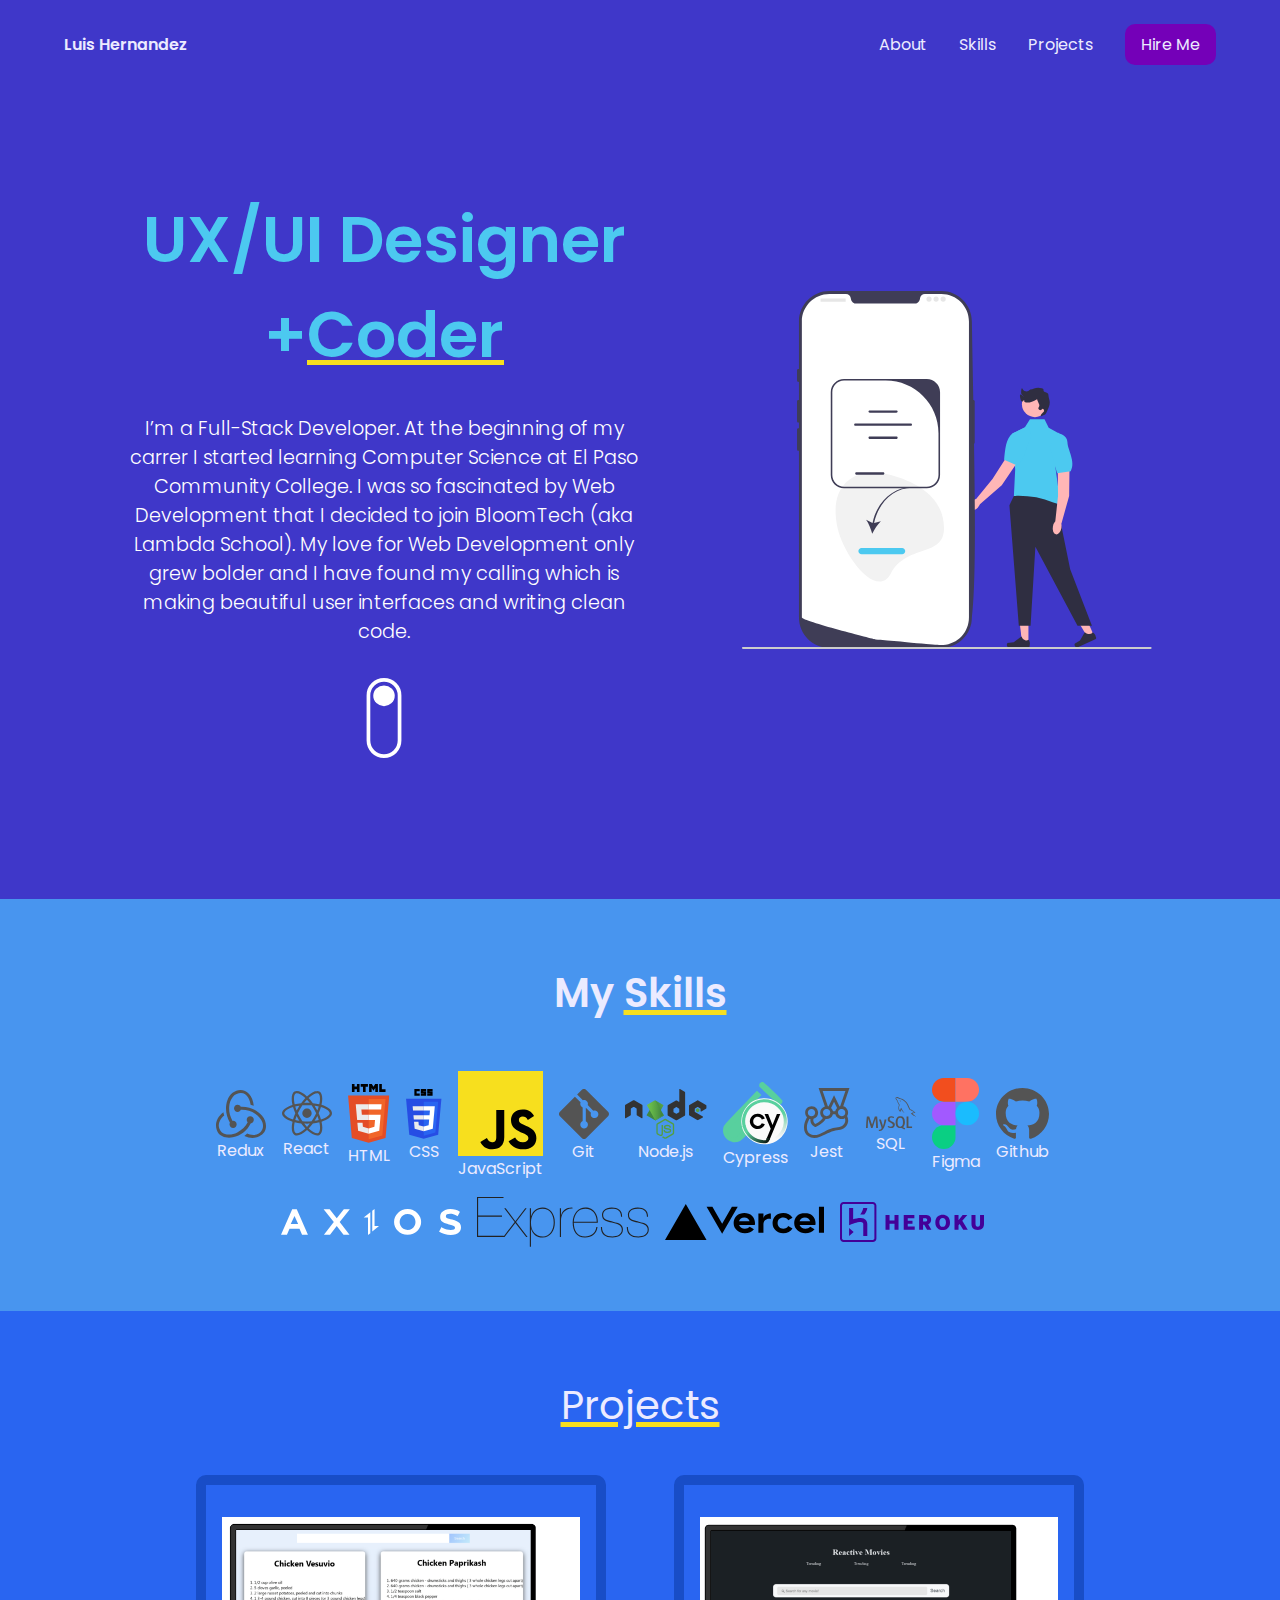
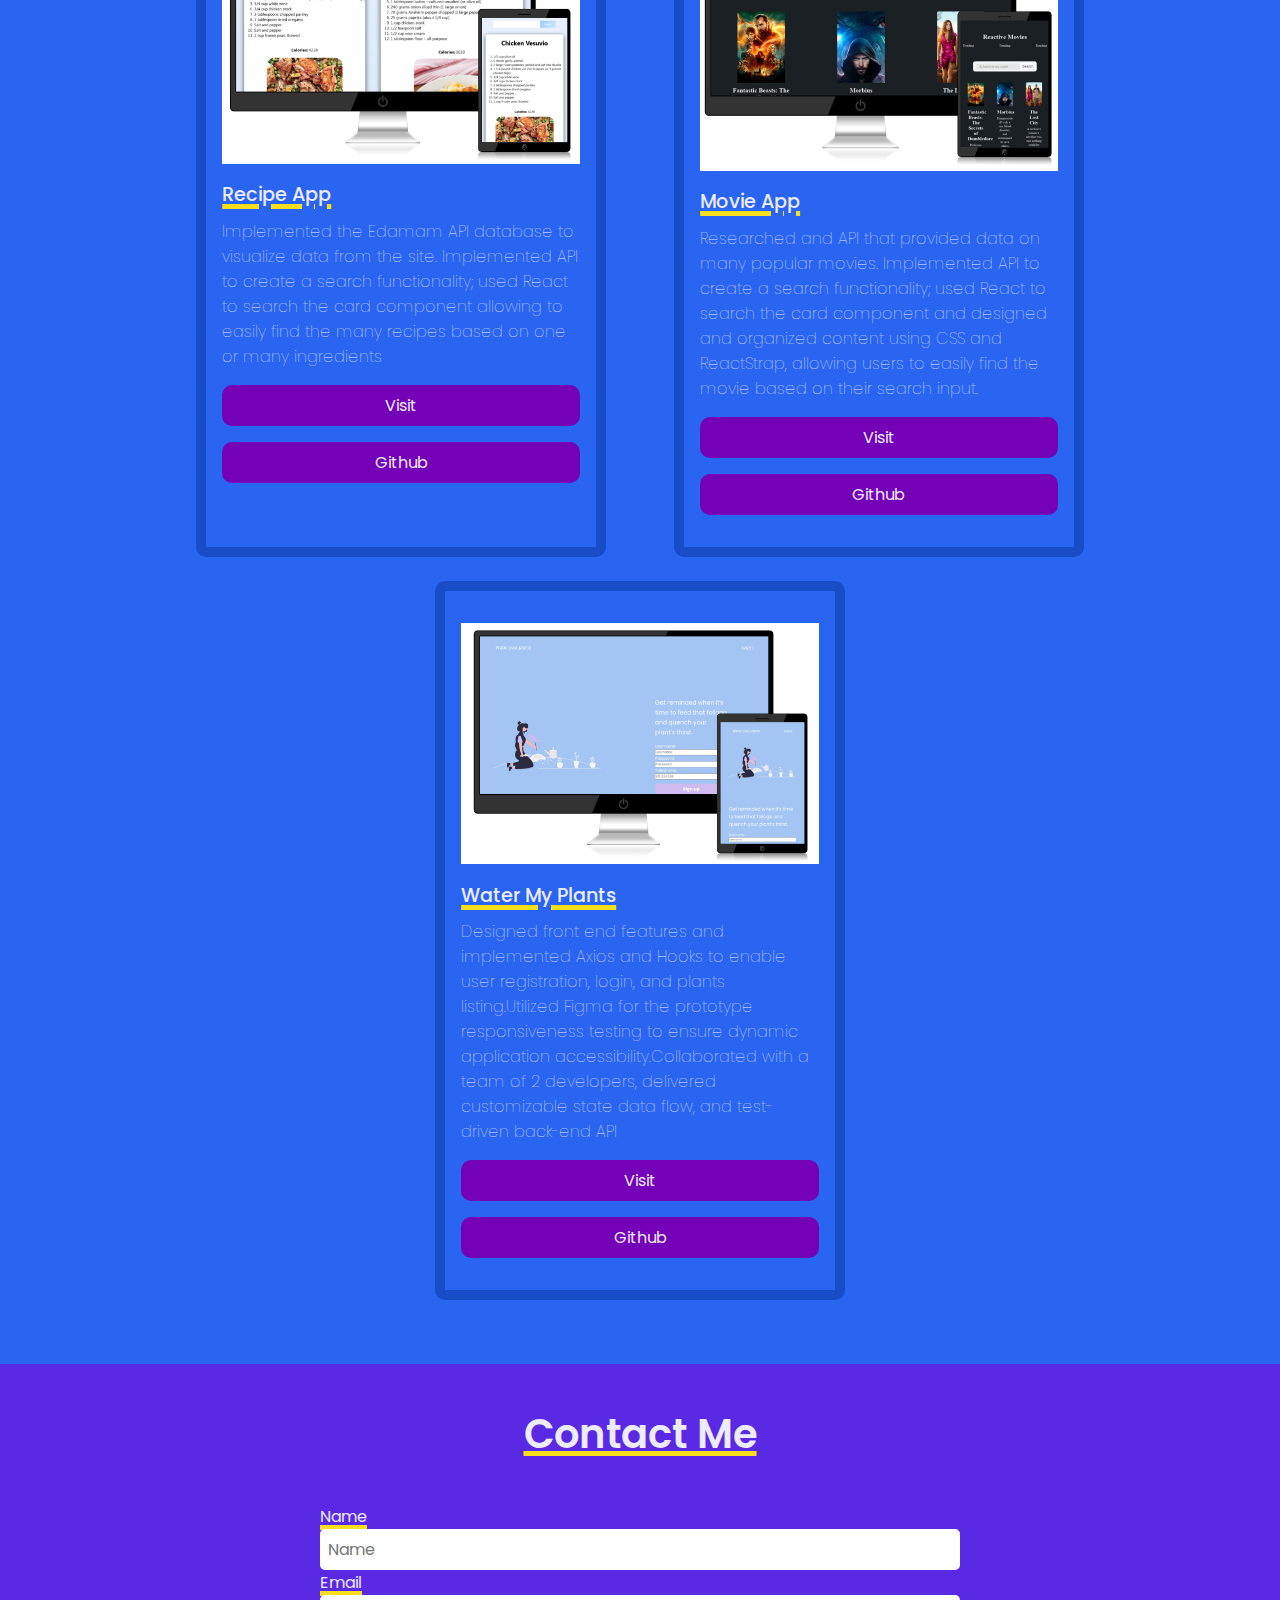
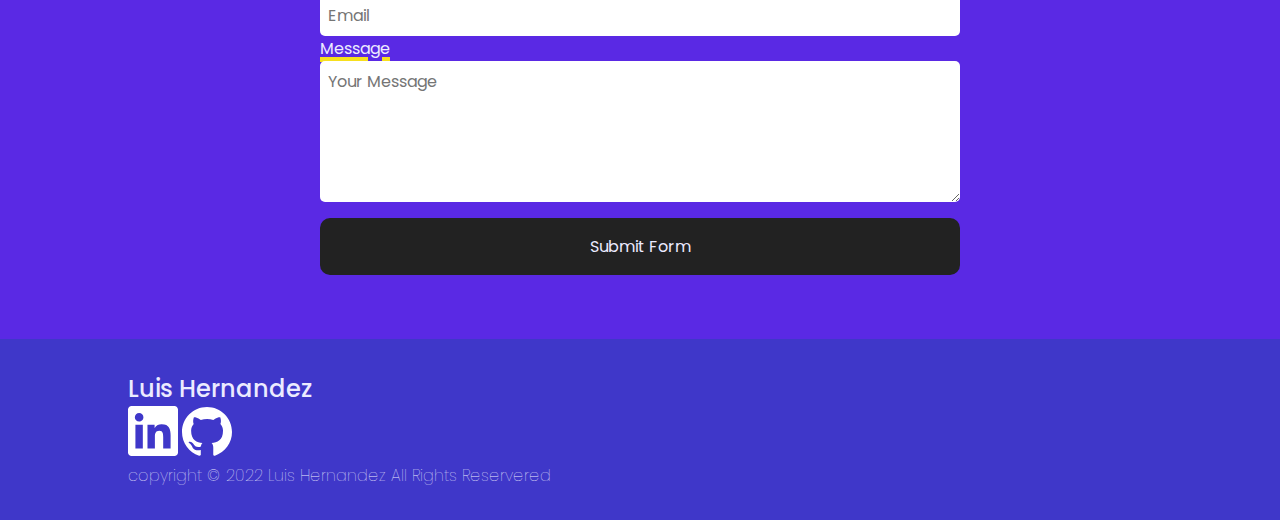
==== index.html @ c290a281 "Added projects route" ====
<!DOCTYPE html>
<html lang="en">
  <head>
    <link rel="icon" href="./images/L.png" />
    <meta charset="UTF-8" />
    <meta http-equiv="X-UA-Compatible" content="IE=edge" />
    <meta name="viewport" content="width=device-width, initial-scale=1.0" />
    <link rel="stylesheet" href="styles.css" />
    <link rel="preconnect" href="https://fonts.googleapis.com" />
    <link rel="preconnect" href="https://fonts.gstatic.com" crossorigin />
    <link
      href="https://fonts.googleapis.com/css2?family=Poppins:ital,wght@0,200;0,400;0,500;0,700;1,100;1,200&display=swap"
      rel="stylesheet"
    />
    <meta
      name="description"
      content="Luis Hernandez is a full-stack web developer that graduated from BloomTech (aka LambdaSchool) a 9-month coding bootcamp."
    />
    <meta property="og:url" content="https://www.luishernandezdev.com/" />
    <meta property="og:type" content="website" />
    <meta property="og:title" content="Luis Hernandez Portfolio" />
    <meta
      property="og:description"
      content="Luis Hernandez is a full-stack web developer that graduated from BloomTech (aka LambdaSchool) a 9-month coding bootcamp."
    />
    <meta property="og:image" content="./images/portfolio.PNG" />

    <meta name="twitter:card" content="summary_large_image" />
    <meta
      property="twitter:domain"
      content="https://www.luishernandezdev.com/"
    />
    <meta property="twitter:url" content="https://novulo-studios.vercel.app/" />
    <meta name="twitter:title" content="Luis Hernandez Portfolio" />
    <meta
      name="twitter:description"
      content="Luis Hernandez is a full-stack web developer that graduated from BloomTech (aka LambdaSchool) a 9-month coding bootcamp."
    />
    <meta name="twitter:image" content="./images/portfolio.PNG" />
    <title>Luis Hernandez</title>
  </head>
  <header>
    <h2>Luis Hernandez</h2>
    <ul>
      <li>About</li>
      <li><a href="#skills">Skills</a></li>
      <li><a href="#projects">Projects</a></li>
      <a class="hire" href="#form">Hire Me</a>
    </ul>
  </header>
  <body>
    <div class="hero_container">
      <div class="hero">
        <h1>UX/UI Designer +<span class="underline">Coder</span></h1>
        <p>
          I’m a Full-Stack Developer. At the beginning of my carrer I started
          learning Computer Science at El Paso Community College. I was so
          fascinated by Web Development that I decided to join BloomTech (aka
          Lambda School). My love for Web Development only grew bolder and I
          have found my calling which is making beautiful user interfaces and
          writing clean code.
        </p>
        <div class="circle_container">
          <svg
            width="40"
            height="80"
            viewBox="0 0 47 108"
            fill="none"
            xmlns="http://www.w3.org/2000/svg"
          >
            <rect
              x="2.5"
              y="2.5"
              width="42"
              height="103"
              rx="21"
              fill="#3F37C9"
              stroke="white"
              stroke-width="5"
            />
            <ellipse
              class="circle"
              cx="23.5"
              cy="24"
              rx="14.5"
              ry="14"
              fill="white"
            />
          </svg>
        </div>
      </div>
      <div class="svg_container">
        <svg
          class="svg"
          xmlns="http://www.w3.org/2000/svg"
          width="400"
          height="400"
          viewBox="0 0 524.67004 458.46641"
          xmlns:xlink="http://www.w3.org/1999/xlink"
        >
          <g>
            <g>
              <polygon
                points="366.92509 451.64652 358.96824 451.64574 355.18311 420.95467 366.92669 420.9555 366.92509 451.64652"
                fill="#ffb6b6"
              />
              <path
                d="M339.66391,451.46602h0c-.24775,.41726-.37847,1.76397-.37847,2.2492h0c0,1.49148,1.20906,2.70059,2.70059,2.70059h24.64145c1.01748,0,1.84235-.82483,1.84235-1.84235v-1.0259s1.21899-3.08337-1.29069-6.88379c0,0-3.1192,2.97579-7.78008-1.6851l-1.37445-2.48993-9.94915,7.27631-5.51466,.6788c-1.2065,.14849-2.27617-.02305-2.89677,1.02217h-.0001Z"
                fill="#2f2e41"
              />
            </g>
            <g>
              <polygon
                points="450.92097 441.69286 443.64997 444.92459 427.72316 418.41788 438.45435 413.64786 450.92097 441.69286"
                fill="#ffb6b6"
              />
              <path
                d="M425.93735,452.60265h0c-.05688,.48192,.37077,1.7656,.56789,2.20899h0c.60591,1.36286,2.2019,1.97652,3.5648,1.3706l22.51647-10.01047c.92973-.41335,1.34839-1.50214,.93503-2.43192l-.41677-.93743s-.13874-3.31268-3.9759-5.76582c0,0-1.64131,3.98633-7.79372,1.62084l-2.26745-1.71684-6.13521,10.69062-4.76334,2.86057c-1.04213,.62582-2.08924,.90362-2.23171,2.11083l-.00009,.00004Z"
                fill="#2f2e41"
              />
            </g>
            <polygon
              points="349.63242 259.6055 342.55798 274.46181 354.58452 428.68442 369.62465 428.68442 375.80781 327.52005 429.78517 428.68442 448.23439 428.68442 420.37673 356.52521 401.27577 262.43528 349.63242 259.6055"
              fill="#2f2e41"
            />
            <path
              d="M387.5115,164.33088h-18.65447l-6.84156,10.73517-15.43181,7.38043,3.35474,46.29542-1.68299,33.75529,2.3061-.06729c16.46312-.48041,32.91858,2.19746,48.1967,8.34923,3.91962,1.57824,8.02835,2.45869,11.56551,1.5744,0,0-1.3419-5.36758-2.68379-6.70948s-2.01284-2.45134-1.3419-3.23851,2.01284-1.45812,.67095-2.80002-1.3419-3.03247-1.3419-3.03247l-4.02569-29.84398,8.05138-42.26973-16.7737-9.39327-5.36758-10.73517Z"
              fill="#4cc9f0"
            />
            <polygon
              points="419.56742 222.85848 419.05892 262.45207 409.20728 297.74739 401.33194 294.80974 404.8286 262.458 404.36895 218.67767 419.56742 222.85848"
              fill="#ffb6b6"
            />
            <ellipse
              cx="403.7173"
              cy="302.44532"
              rx="9.34055"
              ry="5.54595"
              transform="translate(33.84638 645.456) rotate(-79.68097)"
              fill="#ffb6b6"
            />
            <path
              d="M405.6271,182.44648s11.11555,1.72228,11.26083,11.26083,10.88045,24.97036,4.17097,37.04743l-17.44465,2.68379-9.39327-34.21835,10.73517-18.1156"
              fill="#4cc9f0"
            />
            <polygon
              points="354.89126 215.88554 332.73963 248.70651 305.13579 272.8072 300.16406 266.02983 320.8399 240.90273 344.47961 204.05042 354.89126 215.88554"
              fill="#ffb6b6"
            />
            <ellipse
              cx="297.96827"
              cy="273.72207"
              rx="9.34055"
              ry="5.54595"
              transform="translate(-105.73809 300.74123) rotate(-46.40043)"
              fill="#ffb6b6"
            />
            <path
              d="M365.41289,174.45177s8.34745,7.53935,3.23473,15.59324-4.60622,26.8456-16.84246,33.26019l-16.05633-7.32893c1.35263-13.2314,2.1416-26.9498,10.9242-33.76076l18.9153-9.25374"
              fill="#4cc9f0"
            />
            <g>
              <circle
                cx="375.28975"
                cy="144.87397"
                r="16.69164"
                fill="#ffb6b6"
              />
              <path
                d="M387.54887,158.58853c.91941,.15676,1.99877-2.07178,3.03018-4.24226,2.15919-4.54357,3.53176-7.43194,3.63622-11.51469,.08903-3.47968-.87769-2.56641-1.81811-10.30262-.31016-2.55161-4.66937-2.5467-5.5566-3.75833-1.49867-2.04663,.80075-2.89069-2.92791-4.12015-6.98407-2.30282-10.14225,1.27453-14.57763,1.58272-.11208,.0078-2.31088,2.15811-3.5389,2.2693-2.15151,.19481-5.25531-.14031-6.64679-3.41835-1.30105-3.06501-2.16288,5.89157-1,7,.98732,.94109,2.69047,3.3032,2.73393,3.47498,.0492,.19442-4.0497-4.34613-4.73393-2.47498-.49244,1.34664,1.05766,8.27494,2.30979,8.53535,1.0471,.21772,3.60797-3.23361,3.03018-1.81811-1.33997,3.28276,6.7173,5.37739,16.36299-1.21207,.34204-.2337,.01894,.13901,1.21207,3.03018,1.50477,3.64643,1.84437,3.84395,1.81811,4.84829-.05685,2.1741-1.68924,2.81424-1.21207,4.24226,.38647,1.15659,1.89675,2.05196,3.03018,1.81811,1.27902-.26396,1.4983-1.84622,2.42415-1.81811,.79306,.02412,1.73425,1.21858,1.81811,2.42415,.17663,2.53978-3.58336,3.23829-4.24226,6.6664-.37186,1.9347,4.00338-1.35611,4.84829-1.21207Z"
                fill="#2f2e41"
              />
            </g>
          </g>
          <g>
            <path
              d="M255.41218,457.17619H111.98738c-21.51191,0-39.01333-17.50142-39.01333-39.01374V39.01333C72.97405,17.50142,90.47547,0,111.98738,0H255.41218c21.51151,0,39.01291,17.50142,39.01291,39.01333,2.6698,152.25461,7.2226,322.75577,0,379.14914,0,21.51233-17.5014,39.01372-39.01291,39.01372Z"
              fill="#3f3d56"
            />
            <path
              d="M296.42527,139.4635c-.91025,0-1.65045,.74021-1.65045,1.65045v52.81453c0,.91025,.74021,1.65045,1.65045,1.65045s1.65045-.74021,1.65045-1.65045v-52.81453c0-.91025-.74021-1.65045-1.65045-1.65045Z"
              fill="#3f3d56"
            />
            <path
              d="M290.71194,39.01362V418.15594c0,18.7244-14.57349,34.04062-33.00082,35.22894h-.00826c-.27234,.01652-.54463,.03304-.82523,.0413-.48691,.02473-.97376,.03299-1.46888,.03299,0,0-1.81551-.13206-5.13294-.37962-3.35042-.24756-8.22749-.61892-14.30946-1.10578-1.82372-.14032-3.74651-.29712-5.77659-.46213-4.04358-.33011-8.48331-.69321-13.24488-1.10583-1.89801-.1568-3.86206-.33006-5.86735-.50338-10.24931-.883-21.72824-1.91453-33.83431-3.08634-2.04655-.18984-4.10961-.38788-6.1892-.59419-.54463-.05777-94.3661-23.64272-94.3661-28.06598V39.01362c0-19.50007,15.80312-35.30319,35.30324-35.30319h21.07628c3.36694,0,6.07366,2.62422,6.36252,5.9829,.02473,.22283,.04951,.4456,.09076,.66843,.61066,3.3752,3.70526,5.72708,7.13818,5.72708h74.08205c3.43292,0,6.52752-2.35188,7.13818-5.72708,.04125-.22283,.06603-.4456,.09081-.66843,.28881-3.35868,2.99553-5.9829,6.36247-5.9829h21.07633c19.50007,0,35.30319,15.80312,35.30319,35.30319Z"
              fill="#fff"
            />
            <path
              d="M72.14898,99.8526c-.91025,0-1.65045,.74021-1.65045,1.65045v13.20363c0,.91025,.74021,1.65045,1.65045,1.65045s1.65045-.74021,1.65045-1.65045v-13.20363c0-.91025-.74021-1.65045-1.65045-1.65045Z"
              fill="#3f3d56"
            />
            <path
              d="M72.14898,139.4635c-.91025,0-1.65045,.74021-1.65045,1.65045v25.58204c0,.91025,.74021,1.65045,1.65045,1.65045s1.65045-.74021,1.65045-1.65045v-25.58204c0-.91025-.74021-1.65045-1.65045-1.65045Z"
              fill="#3f3d56"
            />
            <path
              d="M72.14898,175.77349c-.91025,0-1.65045,.74021-1.65045,1.65045v25.58204c0,.91025,.74021,1.65045,1.65045,1.65045s1.65045-.74021,1.65045-1.65045v-25.58204c0-.91025-.74021-1.65045-1.65045-1.65045Z"
              fill="#3f3d56"
            />
            <rect
              x="100.61931"
              y="9.49024"
              width="32.18385"
              height="4.12614"
              rx=".31021"
              ry=".31021"
              fill="#e6e6e6"
            />
            <circle cx="239.54767" cy="10.31547" r="3.30091" fill="#e6e6e6" />
            <circle cx="248.62517" cy="10.31547" r="3.30091" fill="#e6e6e6" />
            <circle cx="257.70266" cy="10.31547" r="3.30091" fill="#e6e6e6" />
          </g>
          <path
            d="M258.75225,303.72529c0-37.62527-31.80087-58.32329-68.12658-68.12658-46.57288-12.5687-80.6821,12.86459-68.12659,68.12659,8.336,36.69019,50.64836,91.44583,68.12659,58.12657,20-38.12658,68.12658-20.50131,68.12658-58.12658Z"
            fill="#f2f2f2"
          />
          <path
            d="M0,457.27641c0,.66003,.53003,1.19,1.19006,1.19H523.48004c.65997,0,1.19-.52997,1.19-1.19,0-.65997-.53003-1.19-1.19-1.19H1.19006c-.66003,0-1.19006,.53003-1.19006,1.19Z"
            fill="#ccc"
          />
          <g>
            <path
              d="M167.21108,297.00903l-8.22992-3.89856c3.37555,4.71082,6.28418,12.06805,7.84137,17.92249,2.63654-5.45343,6.88672-12.1261,11.09375-16.11194l-8.69812,2.23767c5.35974-26.26794,25.5191-45.12573,48.60437-45.12573l.32679-.9488c-24.11316,0-45.46577,18.59639-50.93824,45.92488Z"
              fill="#3f3d56"
            />
            <path
              d="M205.0903,337.03299h-52c-2.20557,0-4-1.79443-4-4s1.79443-4,4-4h52c2.20557,0,4,1.79443,4,4s-1.79443,4-4,4Z"
              fill="#4cc9f0"
            />
          </g>
          <g>
            <path
              d="M253.69993,129.72529v106c0,9.37402-7.62598,17-17,17h-106c-9.37402,0-17-7.62598-17-17v-106c0-9.37402,7.62598-17,17-17h106c9.37402,0,17,7.62598,17,17Zm-17,121c8.28427,0,15-6.71573,15-15v-53.44094c0-37.31184-30.24722-67.55906-67.55906-67.55906h-53.44094c-8.28427,0-15,6.71573-15,15v106c0,8.28427,6.71573,15,15,15h106Z"
              fill="#3f3d56"
            />
            <g>
              <path
                d="M197.8104,156.01748h-34.22061c-.86273,0-1.56471-.70199-1.56471-1.56472s.70199-1.56439,1.56471-1.56439h34.22061c.86273,0,1.56439,.70166,1.56439,1.56439s-.70166,1.56471-1.56439,1.56471Z"
                fill="#3f3d56"
              />
              <path
                d="M197.8104,189.3811h-34.22061c-.86273,0-1.56471-.70199-1.56471-1.56472s.70199-1.56439,1.56471-1.56439h34.22061c.86273,0,1.56439,.70166,1.56439,1.56439s-.70166,1.56471-1.56439,1.56471Z"
                fill="#3f3d56"
              />
              <path
                d="M180.8104,235.3811h-34.22061c-.86273,0-1.56471-.70199-1.56471-1.56472s.70199-1.56439,1.56471-1.56439h34.22061c.86273,0,1.56439,.70166,1.56439,1.56439s-.70166,1.56471-1.56439,1.56471Z"
                fill="#3f3d56"
              />
              <path
                d="M216.17354,172.71023h-70.94689c-.86273,0-1.56471-.70199-1.56471-1.56472s.70199-1.56439,1.56471-1.56439h70.94689c.86273,0,1.56439,.70166,1.56439,1.56439,0,.86273-.70166,1.56471-1.56439,1.56471Z"
                fill="#3f3d56"
              />
            </g>
          </g>
        </svg>
      </div>
    </div>
    <section class="my_skills" id="skills">
      <h2>My <span class="underline">Skills</span></h2>
      <div class="skills_wrapper">
        <div class="single_skills">
          <img src="./images/Vector.svg" alt="Redux svg" />
          <p>Redux</p>
        </div>
        <div class="single_skills">
          <img src="./images/Group.svg" alt="React svg" />
          <p>React</p>
        </div>
        <div class="single_skills">
          <img src="./images/logos_html-5.svg" alt="HTML svg" />
          <p>HTML</p>
        </div>
        <div class="single_skills">
          <img src="./images/Group 7.svg" alt="CSS" />
          <p>CSS</p>
        </div>
        <div class="single_skills">
          <img src="./images/javascript.svg" alt="Javascript svg" />
          <p>JavaScript</p>
        </div>
        <div class="single_skills">
          <img src="./images/git.svg" alt="Git svg" />
          <p>Git</p>
        </div>
        <div class="single_skills">
          <img src="./images/node.svg" alt="Node svg" />
          <p>Node.js</p>
        </div>
        <div class="single_skills">
          <img src="./images/Cypress.svg" alt="Cypress svg" />
          <p>Cypress</p>
        </div>
        <div class="single_skills">
          <img src="./images/Jest.svg" alt="Jest svg" />
          <p>Jest</p>
        </div>
        <div class="single_skills">
          <img src="./images/sql.svg" alt="SQL svg" />
          <p>SQL</p>
        </div>
        <div class="single_skills">
          <img src="./images/Figma.svg" alt="Figma svg" />
          <p>Figma</p>
        </div>
        <div class="single_skills">
          <img src="./images/Github.svg" alt="Github svg" />
          <p>Github</p>
        </div>
        <div class="single_skills">
          <img src="./images/Axios.svg" alt="Axios svg" />
        </div>
        <div class="single_skills">
          <img src="./images/Express.svg" alt="Express svg" />
        </div>
        <div class="single_skills">
          <img src="./images/Vercel.svg" alt="Vercel svg" />
        </div>
        <div class="single_skills">
          <img src="./images/Heroku.svg" alt="Heroku svg" />
        </div>
      </div>
    </section>
    <section class="projects" id="projects">
      <h2 class="underline">Projects</h2>
      <div class="project_container">
        <div class="projects_wrapper">
          <img src="./images/recipe.PNG" alt="Preview of projects" />
          <h3 class="underline">Recipe App</h3>
          <p>
            Implemented the Edamam API database to visualize data from the site.
            Implemented API to create a search functionality; used React to
            search the card component allowing to easily find the many recipes
            based on one or many ingredients
          </p>
          <div class="projects_buttons">
            <a href="https://recipebook-app1.herokuapp.com" target="_blank"
              >Visit</a
            >
            <a
              href="https://github.com/DatBoiLuiskrrt/RecipeBook"
              target="_blank"
              >Github</a
            >
          </div>
        </div>
        <div class="projects_wrapper">
          <img src="./images/movie.PNG" alt="Preview of projects" />
          <h3 class="underline">Movie App</h3>
          <p>
            Researched and API that provided data on many popular movies.
            Implemented API to create a search functionality; used React to
            search the card component and designed and organized content using
            CSS and ReactStrap, allowing users to easily find the movie based on
            their search input.
          </p>
          <div class="projects_buttons">
            <a href="https://movieapi-seven.vercel.app/" target="_blank"
              >Visit</a
            >
            <a
              href="https://github.com/DatBoiLuiskrrt/figmaMovieApi"
              target="_blank"
              >Github</a
            >
          </div>
        </div>
        <div class="projects_wrapper third">
          <img src="./images/water_my_plants.PNG" alt="Preview of projects" />
          <h3 class="underline">Water My Plants</h3>
          <p>
            Designed front end features and implemented Axios and Hooks to
            enable user registration, login, and plants listing.Utilized Figma
            for the prototype responsiveness testing to ensure dynamic
            application accessibility.Collaborated with a team of 2 developers,
            delivered customizable state data flow, and test-driven back-end API
          </p>
          <div class="projects_buttons">
            <a href="https://water-plants-frontend.vercel.app/" target="_blank"
              >Visit</a
            >
            <a
              target="_blank"
              href="https://github.com/DatBoiLuiskrrt/water-plants-frontend"
              >Github</a
            >
          </div>
        </div>
      </div>
    </section>
    <section class="form_container" id="form">
      <h2 class="underline">Contact Me</h2>
      <form
        action="https://formsubmit.co/luishernandezdeveloper@gmail.com"
        method="POST"
      >
        <div class="inputs">
          <label for="name" class="underline">Name </label>
          <input
            class="inputs_type"
            type="text"
            name="name"
            placeholder="Name"
          />
        </div>
        <div class="inputs">
          <label for="email" class="underline">Email </label>
          <input
            class="inputs_type"
            type="email"
            name="email"
            placeholder="Email"
          />
        </div>
        <div class="inputs">
          <label class="underline" for="message">Message </label>
          <textarea
            class="inputs_type"
            name="message"
            cols="19"
            rows="5"
            placeholder="Your Message"
          ></textarea>
        </div>
        <button class="submit" type="submit">Submit Form</button>
      </form>
    </section>
  </body>
  <footer>
    <h2>Luis Hernandez</h2>
    <a href="https://www.linkedin.com/in/luishernandezdev/" target="_blank">
      <img src="./images/Linkedin.svg" alt="Linkedin icon" />
    </a>
    <a href="https://github.com/DatBoiLuiskrrt" target="_blank">
      <img src="./images/githubHero.svg" alt="Github icon" />
    </a>
    <p>copyright © 2022 Luis Hernandez All Rights Reservered</p>
  </footer>
</html>
---- styles.css ----
* {
  box-sizing: border-box;
  padding: 0;
  margin: 0;
  border: 0;
  font-size: 100%;
  font: inherit;
  font-family: "Poppins", sans-serif;
}
ol,
ul {
  list-style: none;
}
a {
  text-decoration: none;
}
header {
  display: flex;
  justify-content: space-between;
  background-color: #3f37c9;
  color: #ecebff;
  align-items: center;
}

header h2 {
  padding: 1.5em 0;
  padding-left: 4em;
  font-weight: 600;
}
header ul {
  padding: 1.5em 0;
  display: flex;
  padding-right: 4em;
  display: flex;
  align-items: center;
  list-style: none;
}
header ul li {
  padding-right: 2em;
}
a {
  color: #ecebff;
}
a:hover {
  color: #222222;
}
.hire {
  color: #ecebff;
  background-color: #7400b8;
  padding: 0.5em 1em;
  border-radius: 10px;
}
.hire:hover {
  background-color: #a342db;
}
body {
  background-color: #3f37c9;
}
.hero {
  background-color: #3f37c9;
  max-width: 80%;
  margin: 0 auto;
  text-align: center;
}
.hero h1 {
  color: #4cc9f0;
  font-size: 4rem;
  font-weight: 600;
  padding-bottom: 0.5em;
}
.underline {
  text-decoration: underline;
  text-decoration-color: #f7df1e;
  text-decoration-thickness: 5px;
}
.hero p {
  color: #ffff;
  font-size: 1.2rem;
  font-weight: 300;
}
.circle {
  animation: circleAnim 1s infinite alternate-reverse;
}
@keyframes circleAnim {
  from {
    transfrom: translate(0px, 0px);
    z-index: 5;
  }
  to {
    transform: translate(0px, 60px);
    z-index: 5;
  }
}
.circle_container {
  padding: 2em 0;
}

.hero_icons {
  display: flex;
  max-width: 150px;
  justify-content: space-between;
  padding-top: 1em;
}
.hero_icons img:second-child {
  padding-left: 2em;
  padding-top: 1em;
}
.my_skills {
  max-width: 100%;
  text-align: center;
  background-color: #4895ef;
  padding-top: 4em;
  padding-bottom: 4em;
}
.skills_wrapper {
  max-width: 80%;
  margin: 0 auto;
  display: flex;
  flex-wrap: wrap;
  justify-content: center;
  padding-top: 2em;
  color: #ecebff;
}
.my_skills h2 {
  font-size: 2.5rem;
  color: #ecebff;
  font-weight: 600;
}
.single_skills {
  padding-right: 1em;
  padding-top: 1em;
  display: flex;
  flex-direction: column;
  justify-content: center;
}
.projects {
  max-width: 100%;
  padding-top: 4em;
  text-align: center;
  display: flex;
  flex-direction: column;
  background-color: #2965f1;
}
.project_container {
  display: flex;
  flex-wrap: wrap;
  justify-content: space-evenly;
  max-width: 80%;
  margin: 0 auto;
}
.projects h2 {
  font-size: 2.5rem;
  color: #ecebff;
  padding-bottom: 1em;
}
.projects_wrapper {
  width: 40%;
  padding: 2em 1em;
  border: 1px solid #184dc7;
  border-radius: 10px;
  border-width: 10px;
  color: #ecebff;
  text-align: left;
}

.projects_wrapper img {
  width: 100%;
}
.third {
  margin-top: 1.5em;
  margin-bottom: 4em;
}
.projects_wrapper h3 {
  font-size: 1.2rem;
  font-weight: 500;
  padding: 0.5em 0;
}
.projects_wrapper p {
  font-size: 1rem;
  font-weight: 100;
}
.projects_buttons {
  display: flex;
  flex-direction: column;
  width: 100%;
  justify-content: space-evenly;
}
.projects_buttons a {
  padding: 0.5em 1.5em;
  background-color: #7400b8;
  color: #ecebff;
  border-radius: 10px;
  margin-top: 1em;
  text-align: center;
}
.projects_buttons a:hover {
  background-color: #a342db;
}
.form_container {
  text-align: center;
  background-color: #5a29e4;

  display: flex;
  flex-direction: column;
  max-width: 100%;
  margin: 0 auto;
  padding-bottom: 4em;
}
.form_container h2 {
  font-size: 2.5rem;
  color: #ecebff;
  font-weight: 600;
  padding: 1em 0;
}
form {
  display: flex;
  flex-direction: column;
  justify-content: center;
  max-width: 100%;
}
.inputs {
  display: flex;
  flex-direction: column;
  text-align: left;
  width: 50%;
  margin: 0 auto;
}
label input {
  max-width: 100%;
}
label textarea {
  max-width: 100%;
}
form button {
  width: 50%;
  margin: 0 auto;
}
.inputs_type {
  border-radius: 5px;
  padding: 0.5em;
}
.inputs label {
  color: #ecebff;
}
.submit {
  background-color: #222222;
  color: #ecebff;
  padding: 1em;
  border-radius: 10px;
  margin-top: 1em;
}
.submit:hover {
  background-color: #343232;
}
footer {
  max-width: 80%;
  margin: 0 auto;
  padding: 2em 0;
}
footer h2 {
  font-size: 1.5rem;
  font-weight: 500;
  color: #ecebff;
}
footer p {
  font-weight: 100;
  color: #ecebff;
}
@media (max-width: 810px) {
  .hero {
    max-width: 80%;
  }
  .skills_wrapper {
    max-width: 90%;
  }
  .inputs {
    width: 80%;
  }
  form button {
    width: 80%;
  }
  .projects_wrapper {
    width: 100%;
    margin-bottom: 1.5em;
  }
  .third {
    margin-top: 0;
    margin-bottom: 4em;
  }
  body {
    text-align: center;
  }
  .hero_icons {
    margin: 0 auto;
    margin-bottom: 2em;
  }
}
@media (max-width: 420px) {
  .hero {
    max-width: 90%;
  }
  .hero h1 {
    font-size: 2rem;
  }
  .hero p {
    font-size: 1.2rem;
  }
  header {
    max-height: 3em;
  }
  header ul {
    display: none;
  }
  header h2 {
    padding-left: 2em;
    font-size: 1rem;
  }
  .hero {
    padding: 0;
  }
}
@media (max-width: 700px) {
  header ul {
    display: none;
  }
  .hero h1 {
    font-size: 2rem;
  }
  .hero {
    padding: 0;
  }
}
.hero_container {
  display: flex;
  width: 80%;
  margin: 0 auto;
  height: 90vh;
}
.hero {
  display: flex;
  flex-direction: column;
  max-width: 50%;
  justify-content: center;
}
.svg_container {
  width: 50%;
  display: flex;
  justify-content: end;
  align-items: center;
}
.svg {
  width: 80%;
  margin-bottom: 3em;
}
@media (max-width: 810px) {
  .hero_container {
    display: flex;
    flex-direction: column;
  }
  .hero {
    max-width: 90%;
  }
  .svg_container {
    margin: 0 auto;
    width: 80%;
    margin-bottom: 3em;
  }
}
@media (max-width: 809px) {
  .svg_container {
    display: none;
  }
}
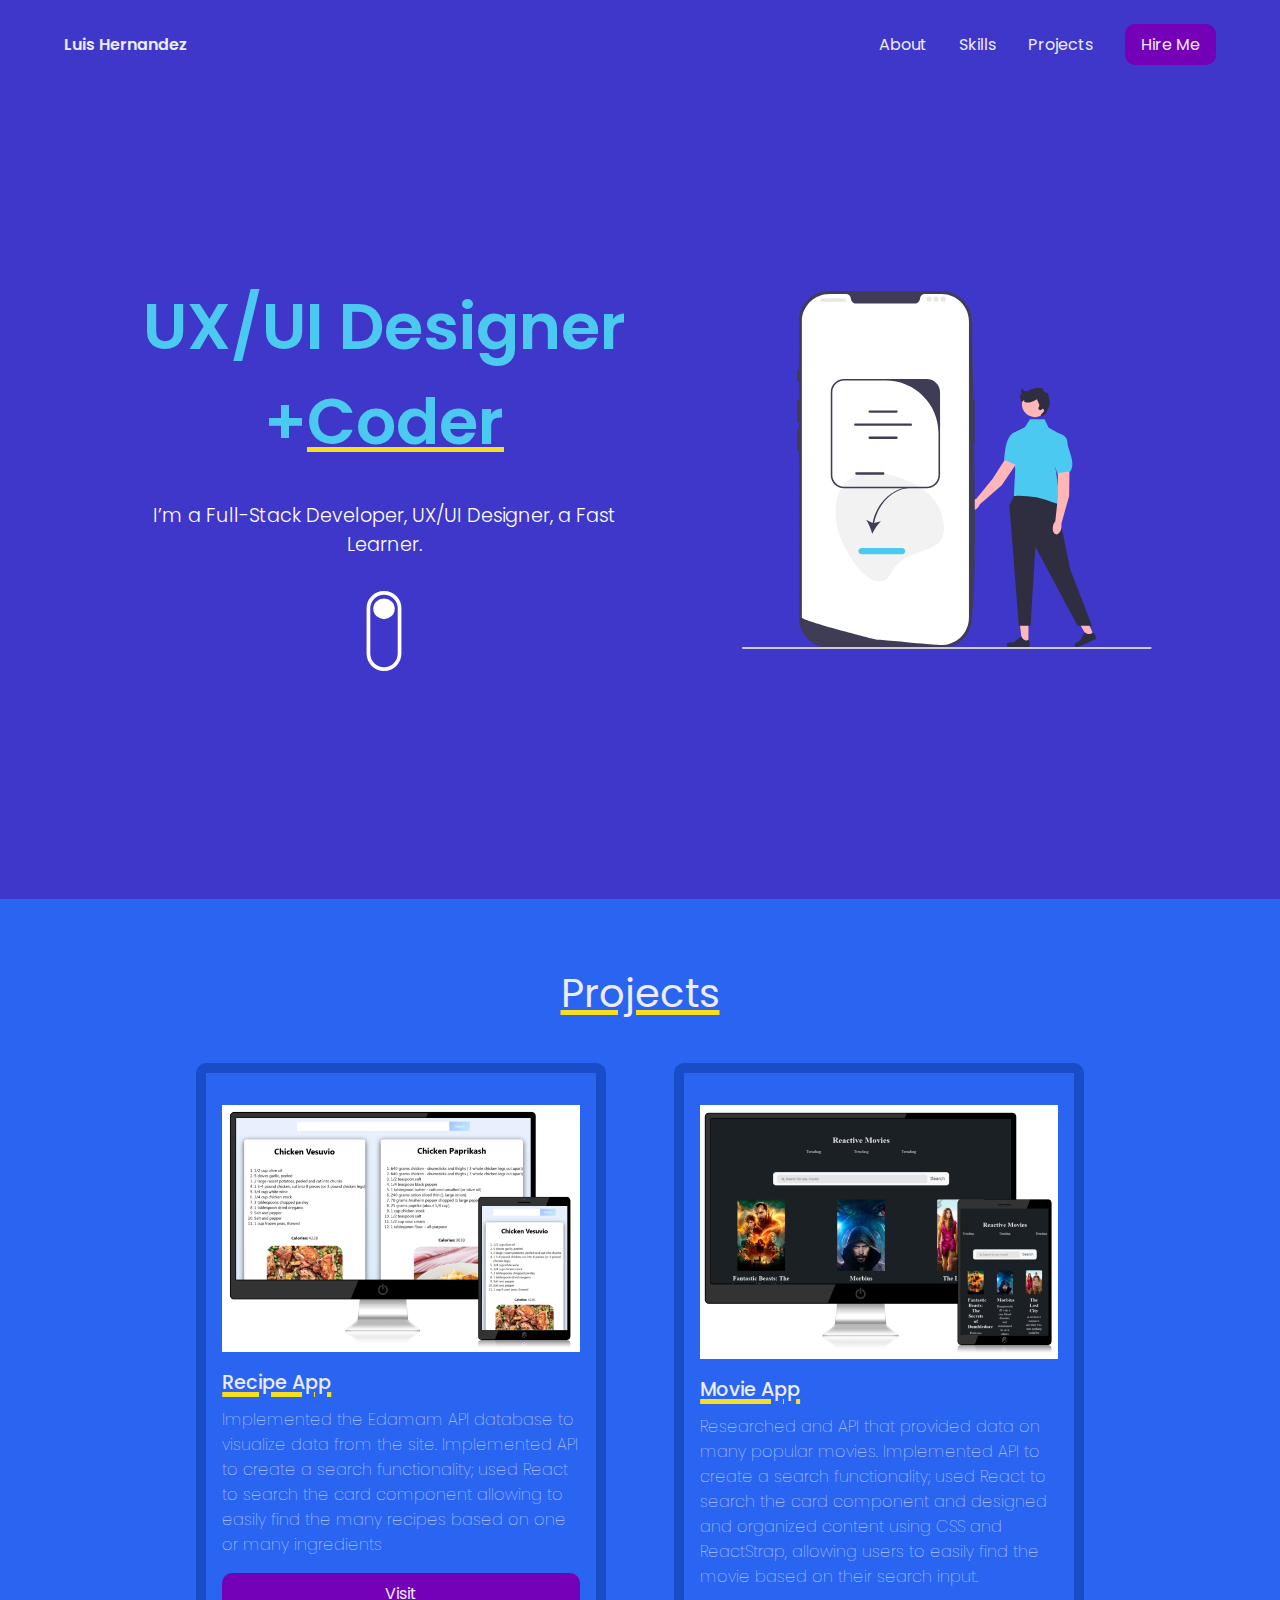
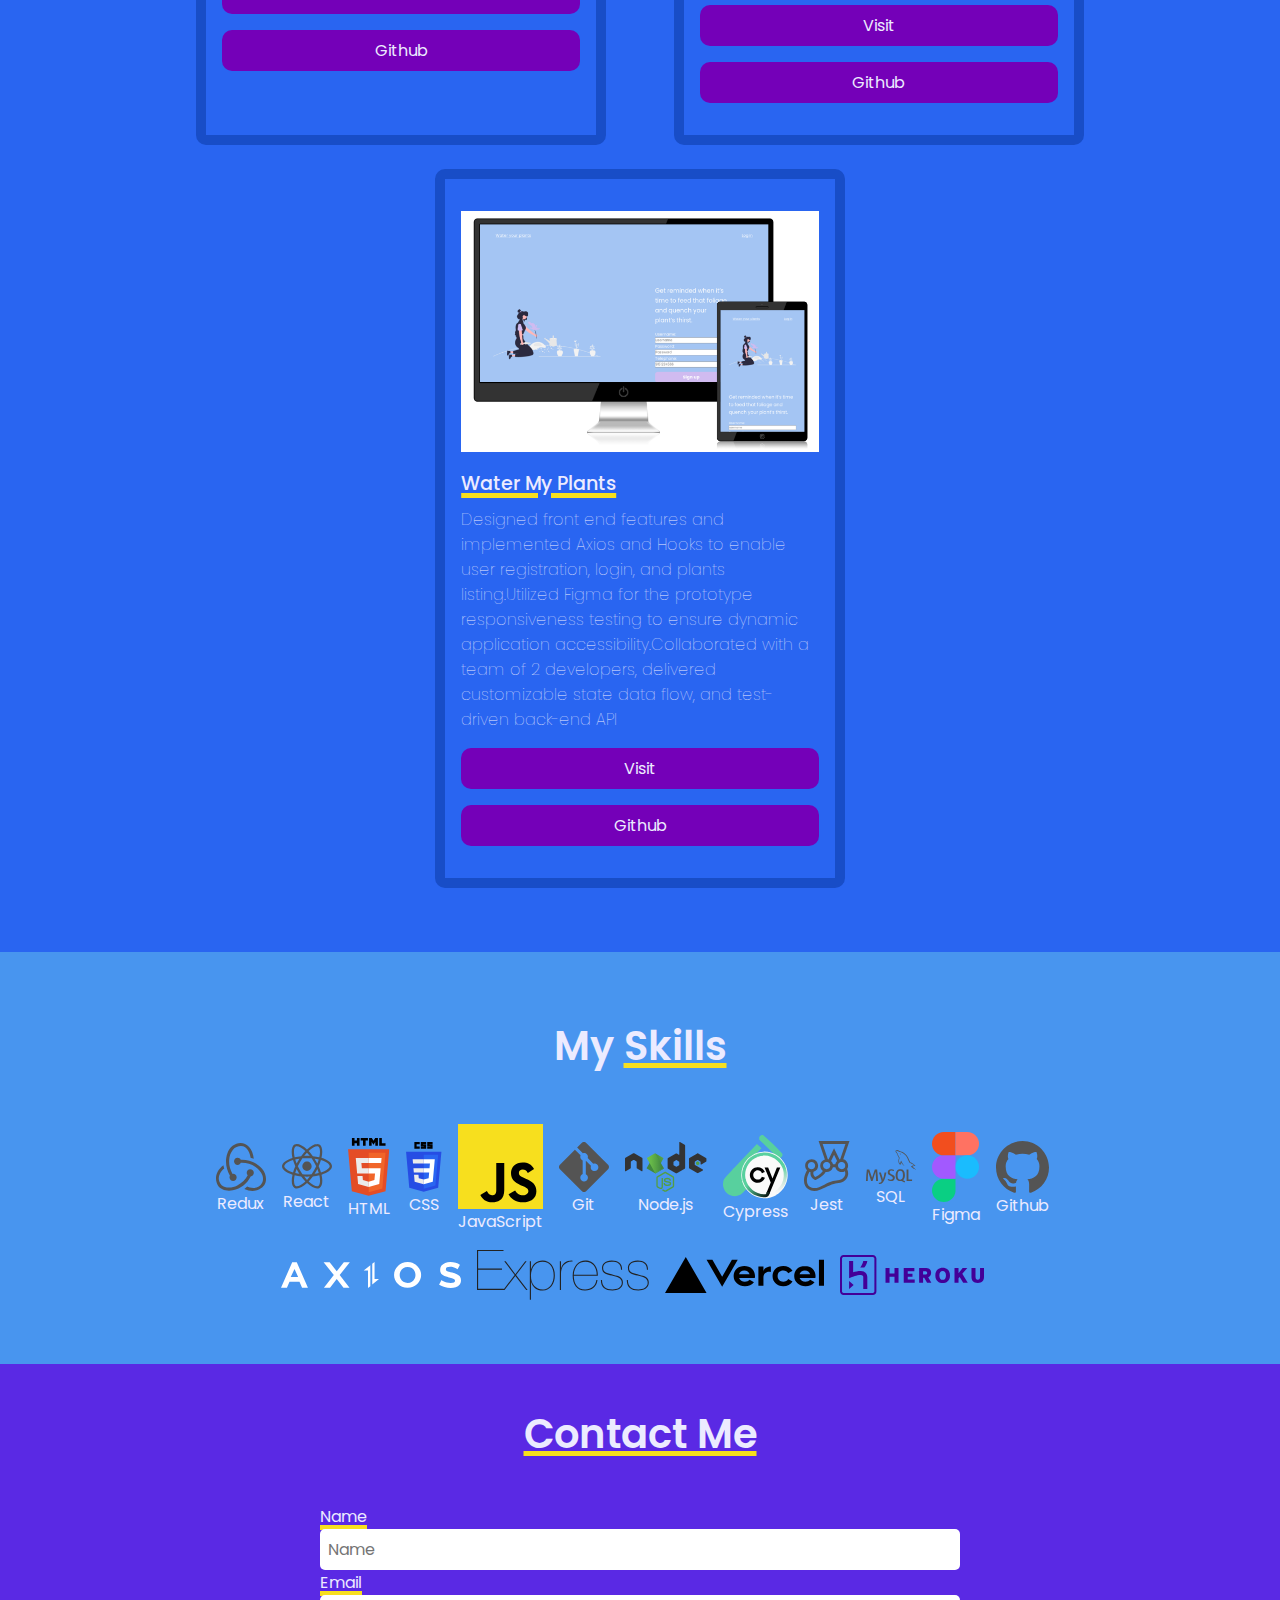
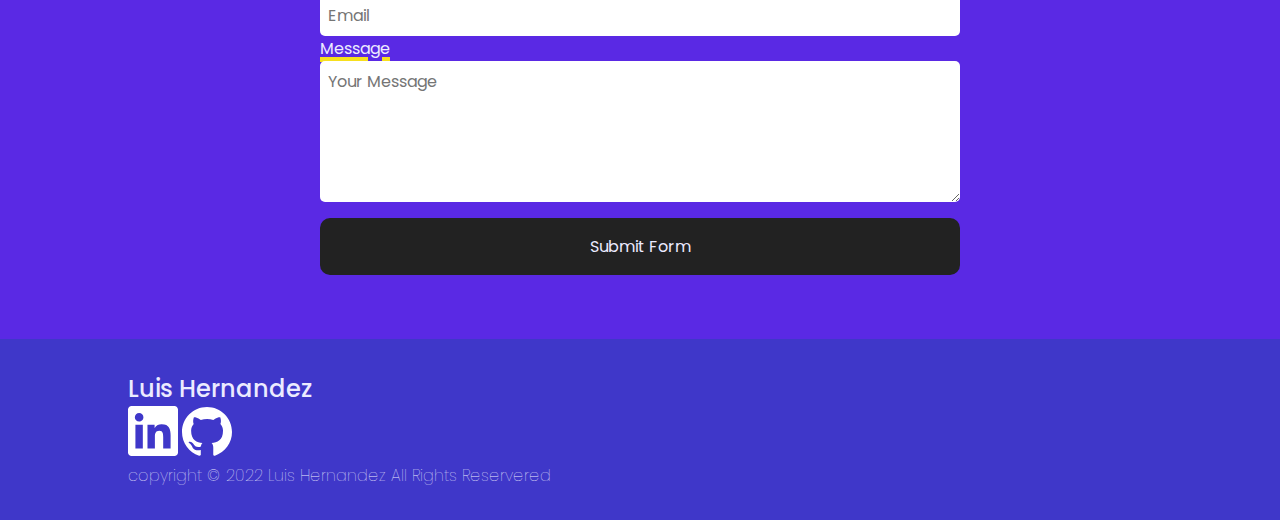
==== commit 7383545c: "Updated hero information and moved down the skills section down" ====
--- a/index.html
+++ b/index.html
@@ -52,14 +52,7 @@
     <div class="hero_container">
       <div class="hero">
         <h1>UX/UI Designer +<span class="underline">Coder</span></h1>
-        <p>
-          I’m a Full-Stack Developer. At the beginning of my carrer I started
-          learning Computer Science at El Paso Community College. I was so
-          fascinated by Web Development that I decided to join BloomTech (aka
-          Lambda School). My love for Web Development only grew bolder and I
-          have found my calling which is making beautiful user interfaces and
-          writing clean code.
-        </p>
+        <p>I’m a Full-Stack Developer, UX/UI Designer, a Fast Learner.</p>
         <div class="circle_container">
           <svg
             width="40"
@@ -255,71 +248,6 @@
         </svg>
       </div>
     </div>
-    <section class="my_skills" id="skills">
-      <h2>My <span class="underline">Skills</span></h2>
-      <div class="skills_wrapper">
-        <div class="single_skills">
-          <img src="./images/Vector.svg" alt="Redux svg" />
-          <p>Redux</p>
-        </div>
-        <div class="single_skills">
-          <img src="./images/Group.svg" alt="React svg" />
-          <p>React</p>
-        </div>
-        <div class="single_skills">
-          <img src="./images/logos_html-5.svg" alt="HTML svg" />
-          <p>HTML</p>
-        </div>
-        <div class="single_skills">
-          <img src="./images/Group 7.svg" alt="CSS" />
-          <p>CSS</p>
-        </div>
-        <div class="single_skills">
-          <img src="./images/javascript.svg" alt="Javascript svg" />
-          <p>JavaScript</p>
-        </div>
-        <div class="single_skills">
-          <img src="./images/git.svg" alt="Git svg" />
-          <p>Git</p>
-        </div>
-        <div class="single_skills">
-          <img src="./images/node.svg" alt="Node svg" />
-          <p>Node.js</p>
-        </div>
-        <div class="single_skills">
-          <img src="./images/Cypress.svg" alt="Cypress svg" />
-          <p>Cypress</p>
-        </div>
-        <div class="single_skills">
-          <img src="./images/Jest.svg" alt="Jest svg" />
-          <p>Jest</p>
-        </div>
-        <div class="single_skills">
-          <img src="./images/sql.svg" alt="SQL svg" />
-          <p>SQL</p>
-        </div>
-        <div class="single_skills">
-          <img src="./images/Figma.svg" alt="Figma svg" />
-          <p>Figma</p>
-        </div>
-        <div class="single_skills">
-          <img src="./images/Github.svg" alt="Github svg" />
-          <p>Github</p>
-        </div>
-        <div class="single_skills">
-          <img src="./images/Axios.svg" alt="Axios svg" />
-        </div>
-        <div class="single_skills">
-          <img src="./images/Express.svg" alt="Express svg" />
-        </div>
-        <div class="single_skills">
-          <img src="./images/Vercel.svg" alt="Vercel svg" />
-        </div>
-        <div class="single_skills">
-          <img src="./images/Heroku.svg" alt="Heroku svg" />
-        </div>
-      </div>
-    </section>
     <section class="projects" id="projects">
       <h2 class="underline">Projects</h2>
       <div class="project_container">
@@ -384,6 +312,71 @@
               >Github</a
             >
           </div>
+        </div>
+      </div>
+    </section>
+    <section class="my_skills" id="skills">
+      <h2>My <span class="underline">Skills</span></h2>
+      <div class="skills_wrapper">
+        <div class="single_skills">
+          <img src="./images/Vector.svg" alt="Redux svg" />
+          <p>Redux</p>
+        </div>
+        <div class="single_skills">
+          <img src="./images/Group.svg" alt="React svg" />
+          <p>React</p>
+        </div>
+        <div class="single_skills">
+          <img src="./images/logos_html-5.svg" alt="HTML svg" />
+          <p>HTML</p>
+        </div>
+        <div class="single_skills">
+          <img src="./images/Group 7.svg" alt="CSS" />
+          <p>CSS</p>
+        </div>
+        <div class="single_skills">
+          <img src="./images/javascript.svg" alt="Javascript svg" />
+          <p>JavaScript</p>
+        </div>
+        <div class="single_skills">
+          <img src="./images/git.svg" alt="Git svg" />
+          <p>Git</p>
+        </div>
+        <div class="single_skills">
+          <img src="./images/node.svg" alt="Node svg" />
+          <p>Node.js</p>
+        </div>
+        <div class="single_skills">
+          <img src="./images/Cypress.svg" alt="Cypress svg" />
+          <p>Cypress</p>
+        </div>
+        <div class="single_skills">
+          <img src="./images/Jest.svg" alt="Jest svg" />
+          <p>Jest</p>
+        </div>
+        <div class="single_skills">
+          <img src="./images/sql.svg" alt="SQL svg" />
+          <p>SQL</p>
+        </div>
+        <div class="single_skills">
+          <img src="./images/Figma.svg" alt="Figma svg" />
+          <p>Figma</p>
+        </div>
+        <div class="single_skills">
+          <img src="./images/Github.svg" alt="Github svg" />
+          <p>Github</p>
+        </div>
+        <div class="single_skills">
+          <img src="./images/Axios.svg" alt="Axios svg" />
+        </div>
+        <div class="single_skills">
+          <img src="./images/Express.svg" alt="Express svg" />
+        </div>
+        <div class="single_skills">
+          <img src="./images/Vercel.svg" alt="Vercel svg" />
+        </div>
+        <div class="single_skills">
+          <img src="./images/Heroku.svg" alt="Heroku svg" />
         </div>
       </div>
     </section>
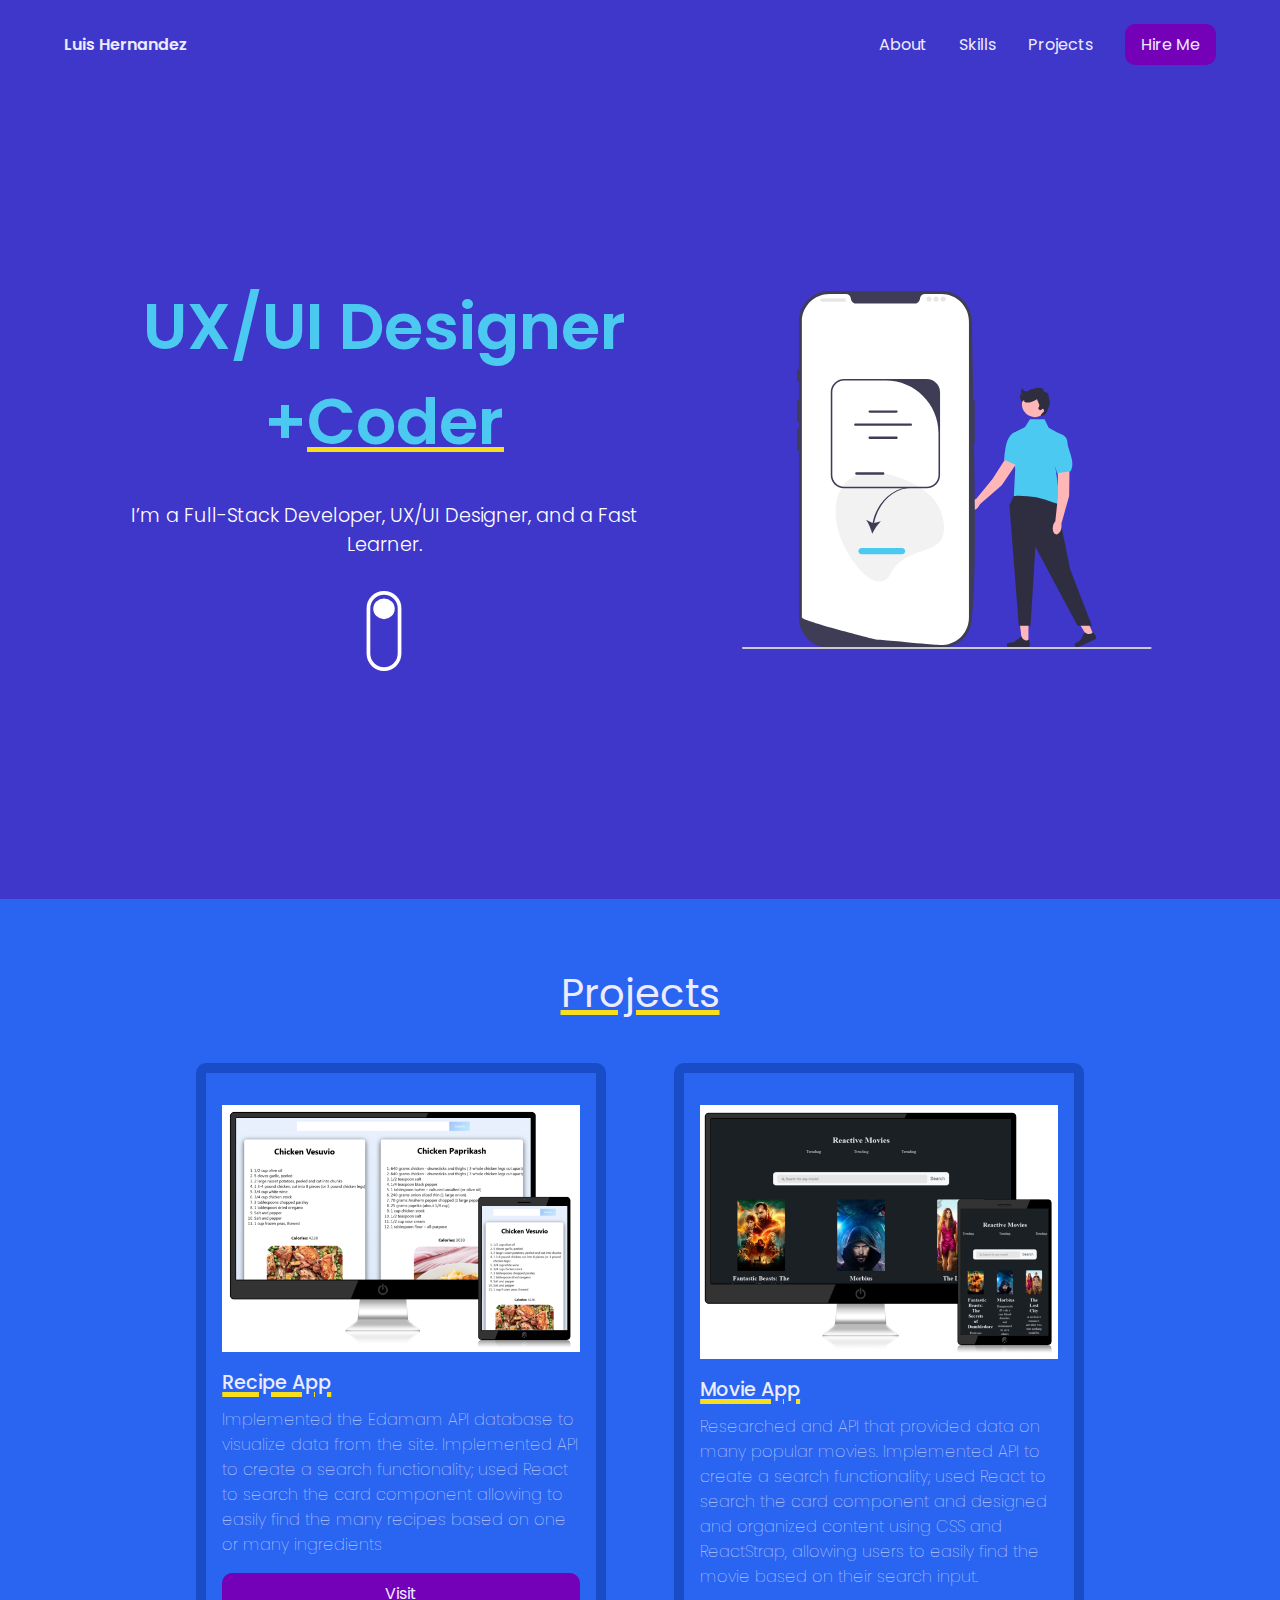
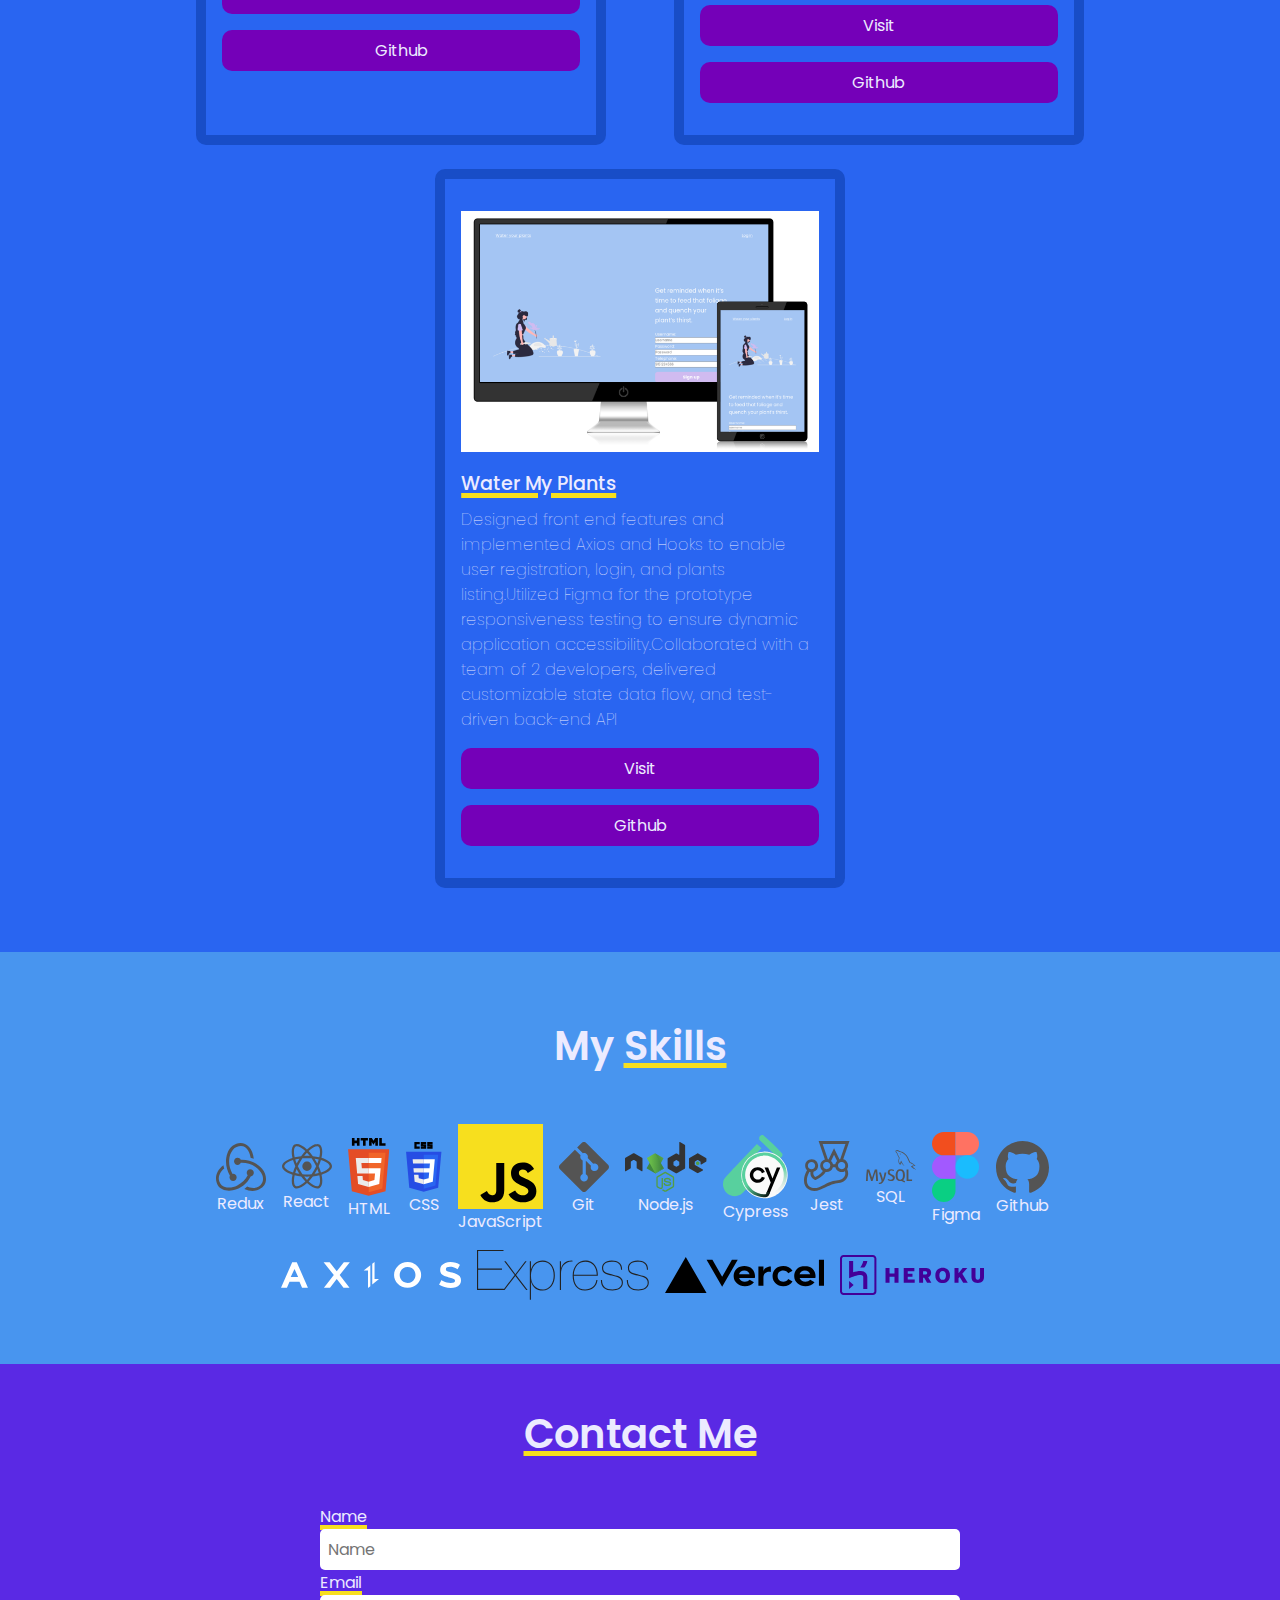
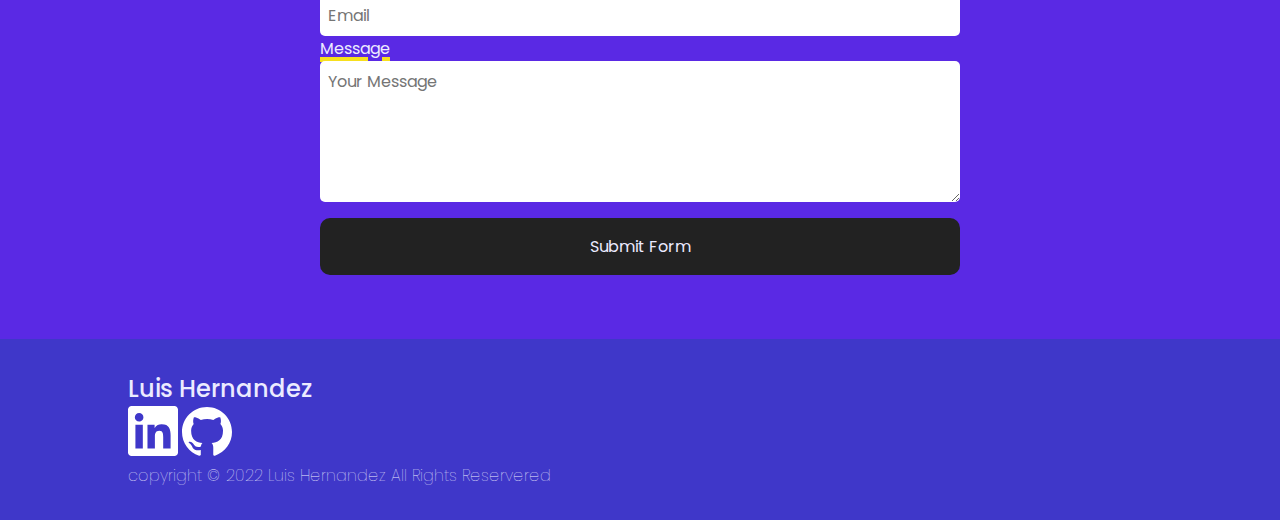
==== commit f12464d2: "Fixed grammar typo" ====
--- a/index.html
+++ b/index.html
@@ -52,7 +52,7 @@
     <div class="hero_container">
       <div class="hero">
         <h1>UX/UI Designer +<span class="underline">Coder</span></h1>
-        <p>I’m a Full-Stack Developer, UX/UI Designer, a Fast Learner.</p>
+        <p>I’m a Full-Stack Developer, UX/UI Designer, and a Fast Learner.</p>
         <div class="circle_container">
           <svg
             width="40"
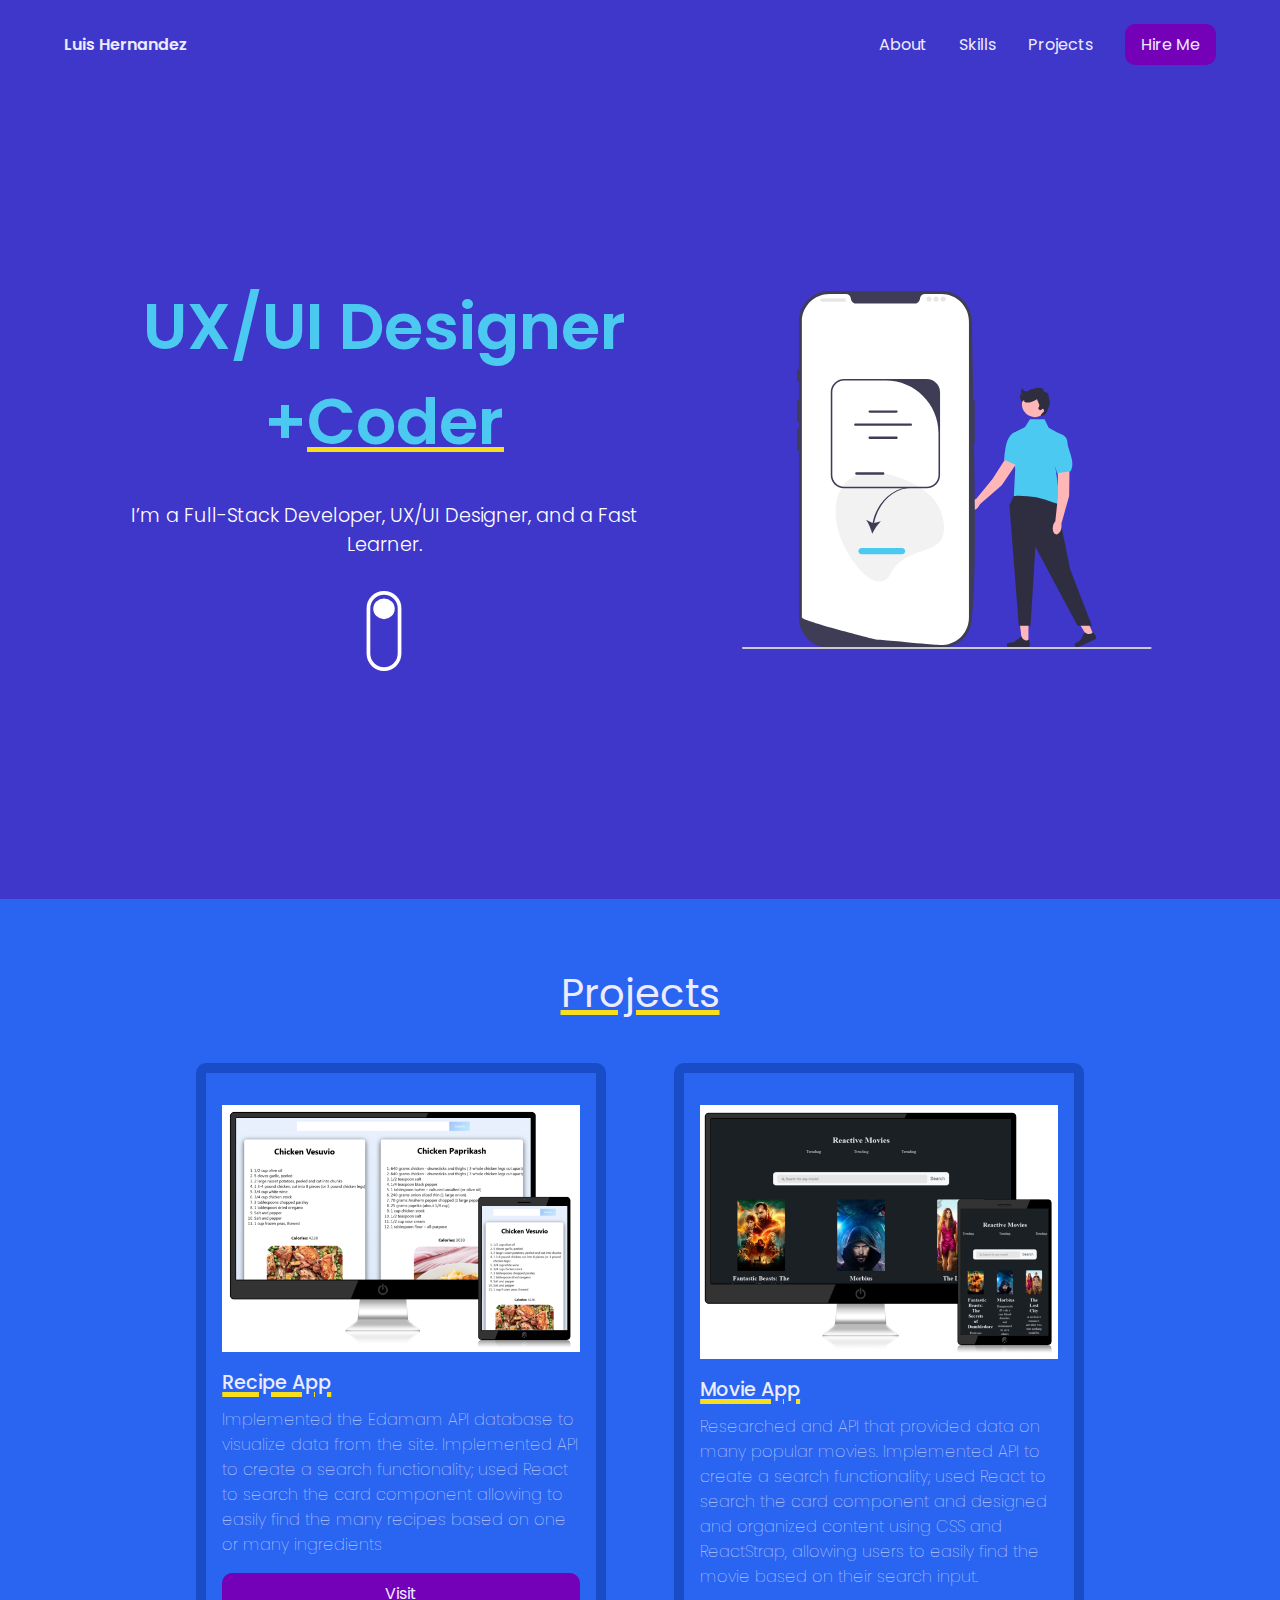
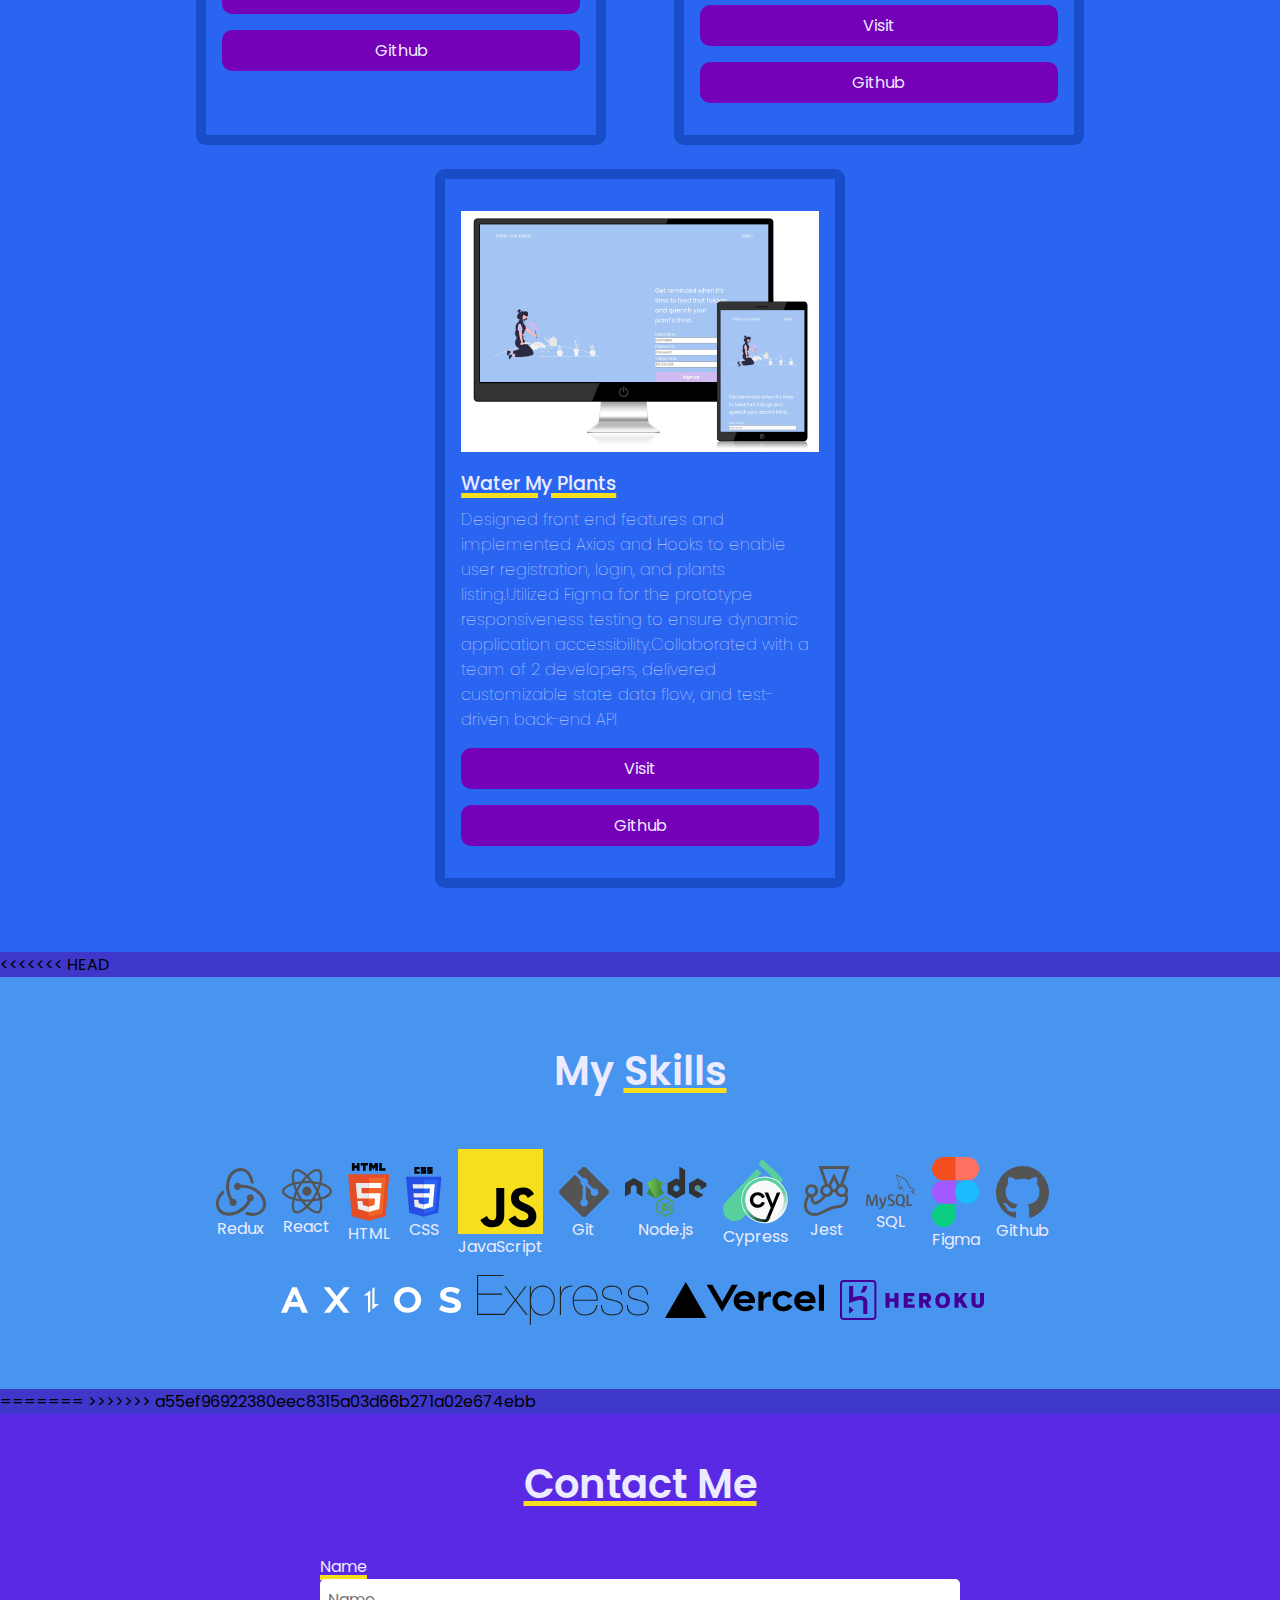
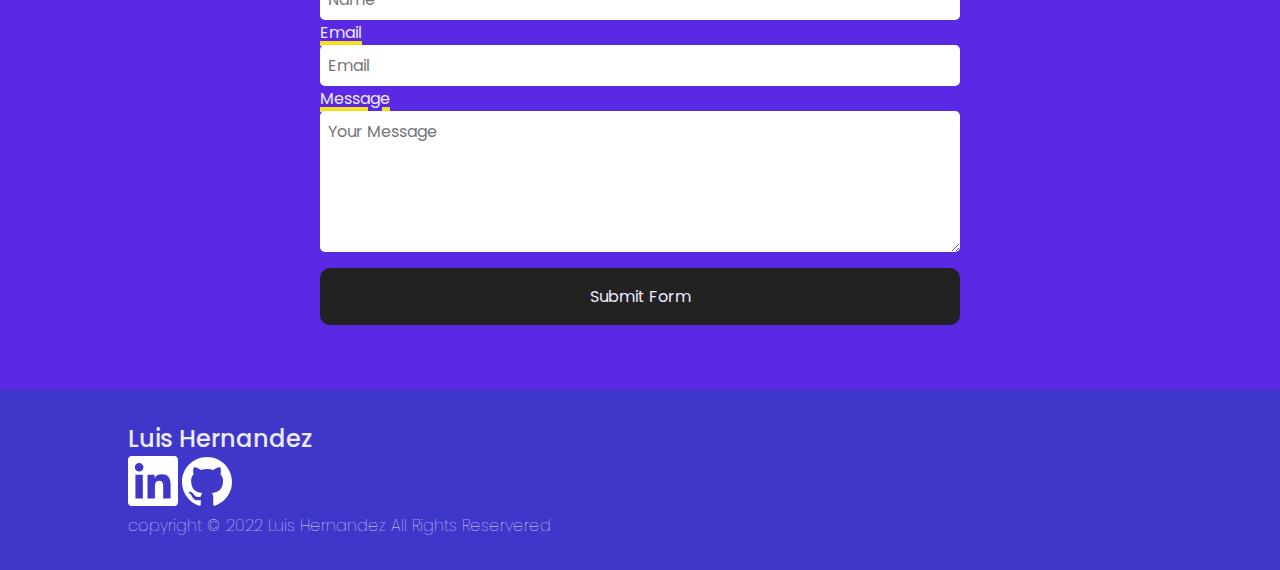
==== commit 862282ac: "git pulled main" ====
--- a/index.html
+++ b/index.html
@@ -315,6 +315,7 @@
         </div>
       </div>
     </section>
+<<<<<<< HEAD
     <section class="my_skills" id="skills">
       <h2>My <span class="underline">Skills</span></h2>
       <div class="skills_wrapper">
@@ -380,6 +381,12 @@
         </div>
       </div>
     </section>
+=======
+    <!-- <section>
+      <h2>About Me</h2>
+      <p>I'm a Full-Stack Web Developer. I went to Lambda School (aka BloomTech), a 9 month immersive bootcamp. My love for Web Development started at El Paso Community College. I learned Java and developed small games. I started watching YouTube videos of Web Developers and I just fell in love with Web Development.  </p>
+    </section> -->
+>>>>>>> a55ef96922380eec8315a03d66b271a02e674ebb
     <section class="form_container" id="form">
       <h2 class="underline">Contact Me</h2>
       <form
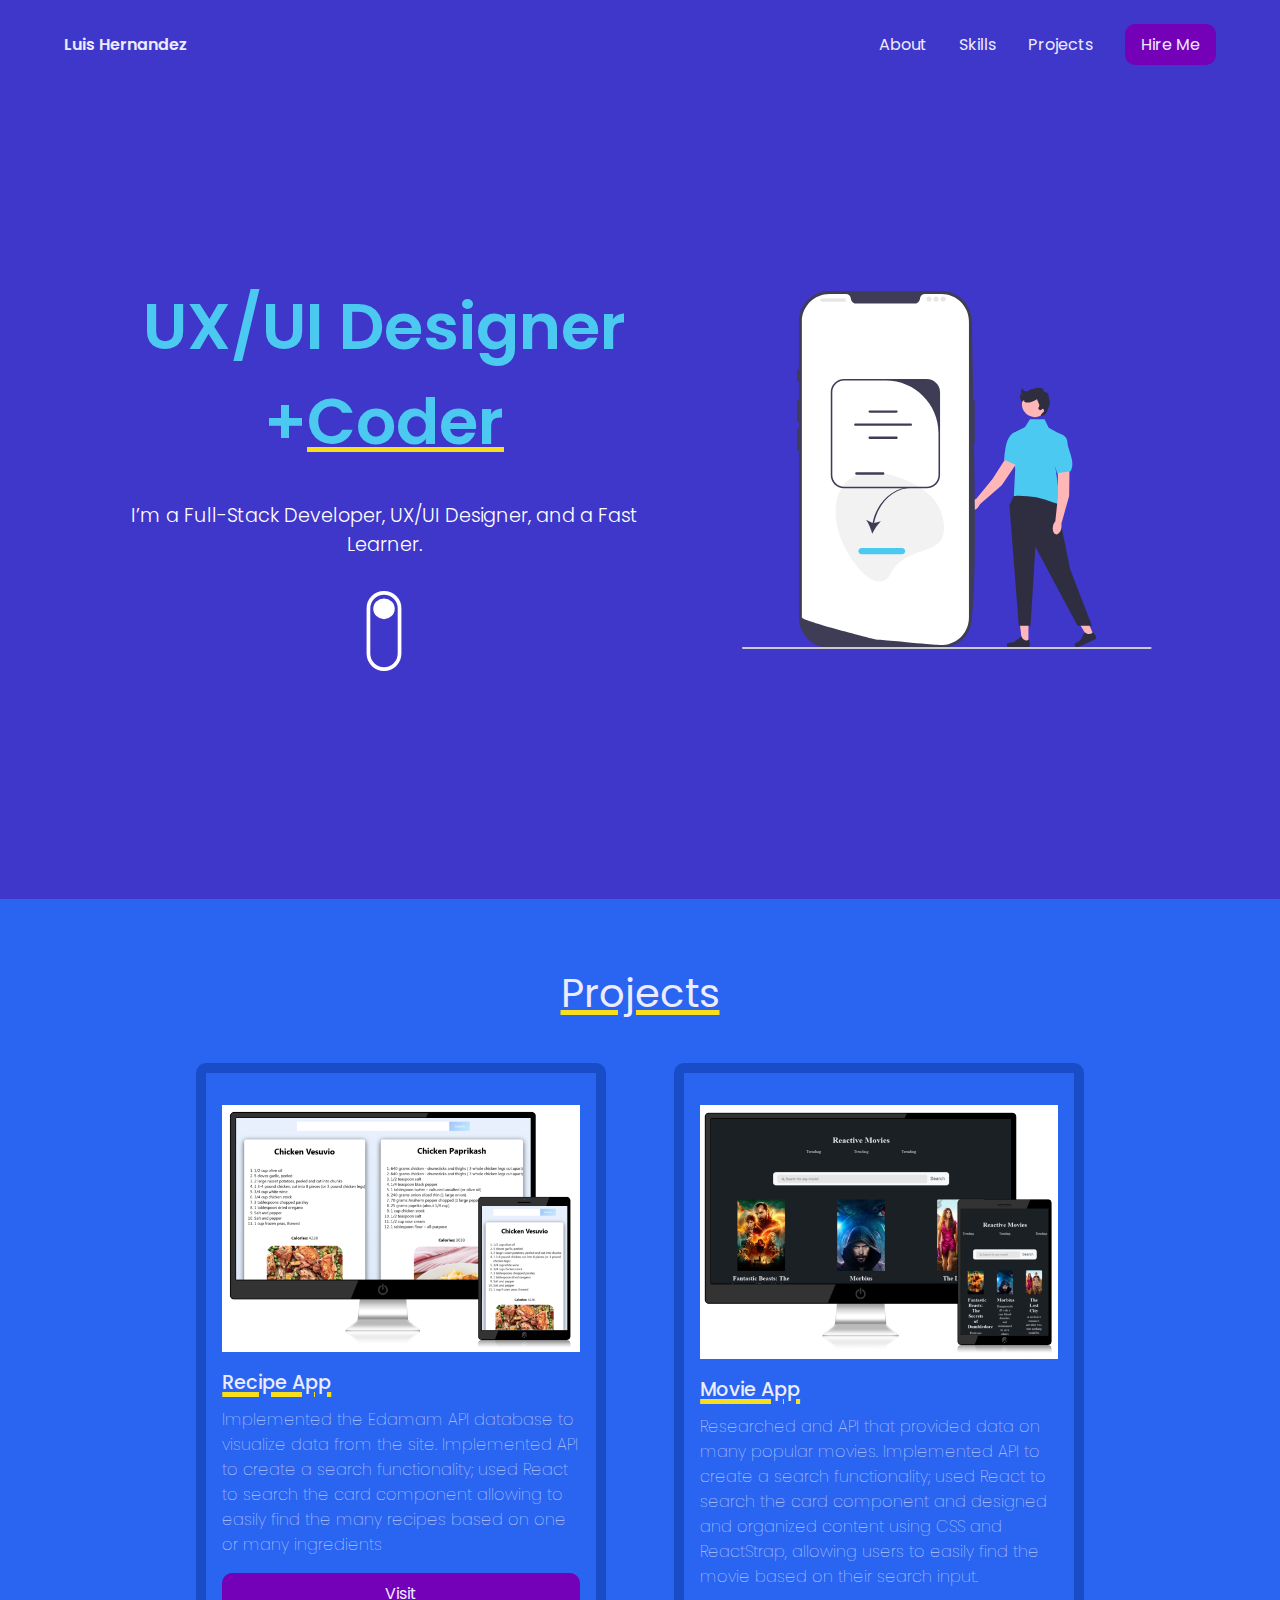
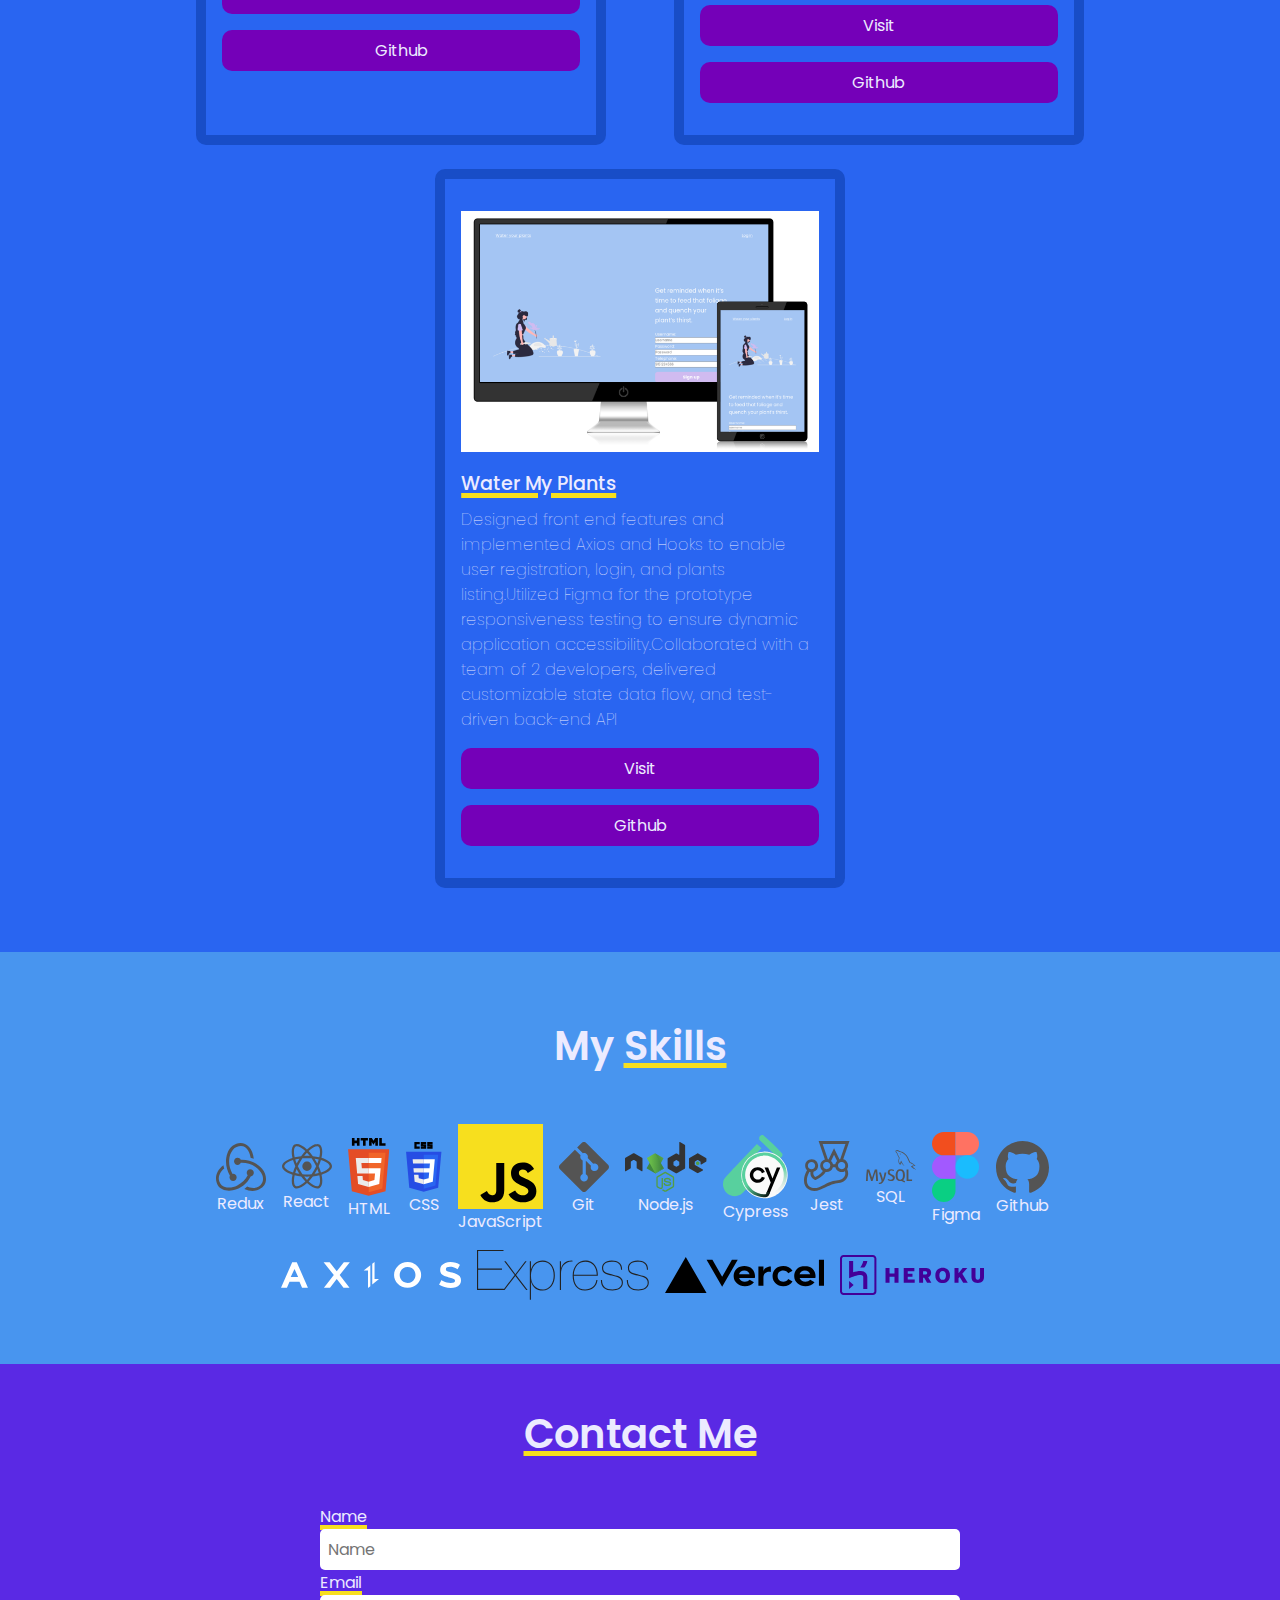
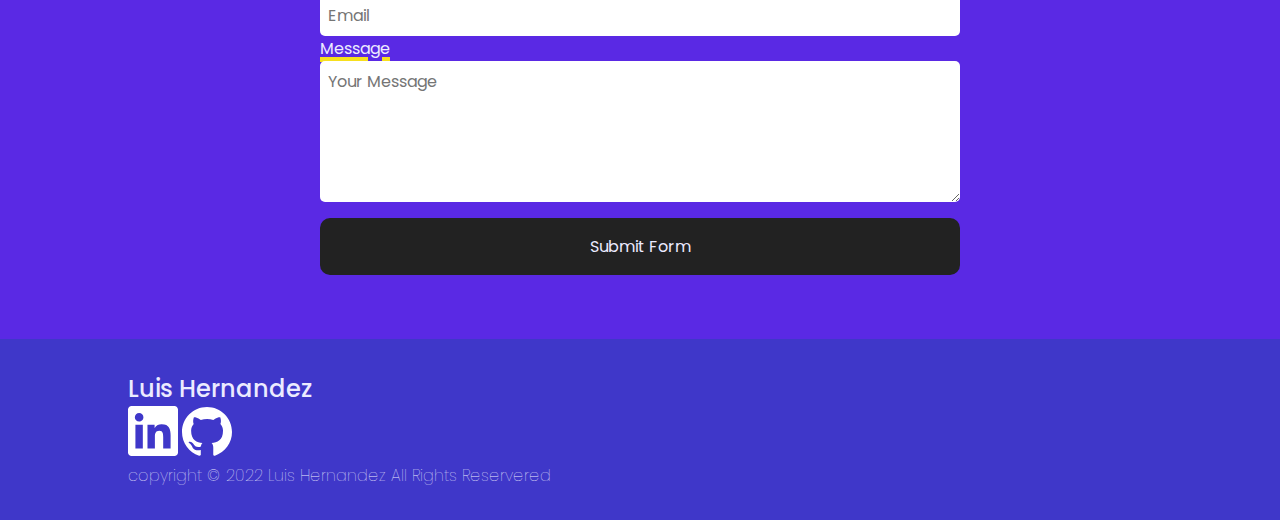
==== commit 58885a8c: "Working on about me section" ====
--- a/index.html
+++ b/index.html
@@ -315,7 +315,6 @@
         </div>
       </div>
     </section>
-<<<<<<< HEAD
     <section class="my_skills" id="skills">
       <h2>My <span class="underline">Skills</span></h2>
       <div class="skills_wrapper">
@@ -381,12 +380,10 @@
         </div>
       </div>
     </section>
-=======
     <!-- <section>
       <h2>About Me</h2>
-      <p>I'm a Full-Stack Web Developer. I went to Lambda School (aka BloomTech), a 9 month immersive bootcamp. My love for Web Development started at El Paso Community College. I learned Java and developed small games. I started watching YouTube videos of Web Developers and I just fell in love with Web Development.  </p>
+      <p>I'm a Full-Stack Web Developer. I went to Lambda School (aka BloomTech), a 9 month immersive bootcamp. My love for Web Development started at El Paso Community College. I learned Java and developed small games. I started watching YouTube videos of Web Developers and I fell in love with Web Development.  </p>
     </section> -->
->>>>>>> a55ef96922380eec8315a03d66b271a02e674ebb
     <section class="form_container" id="form">
       <h2 class="underline">Contact Me</h2>
       <form
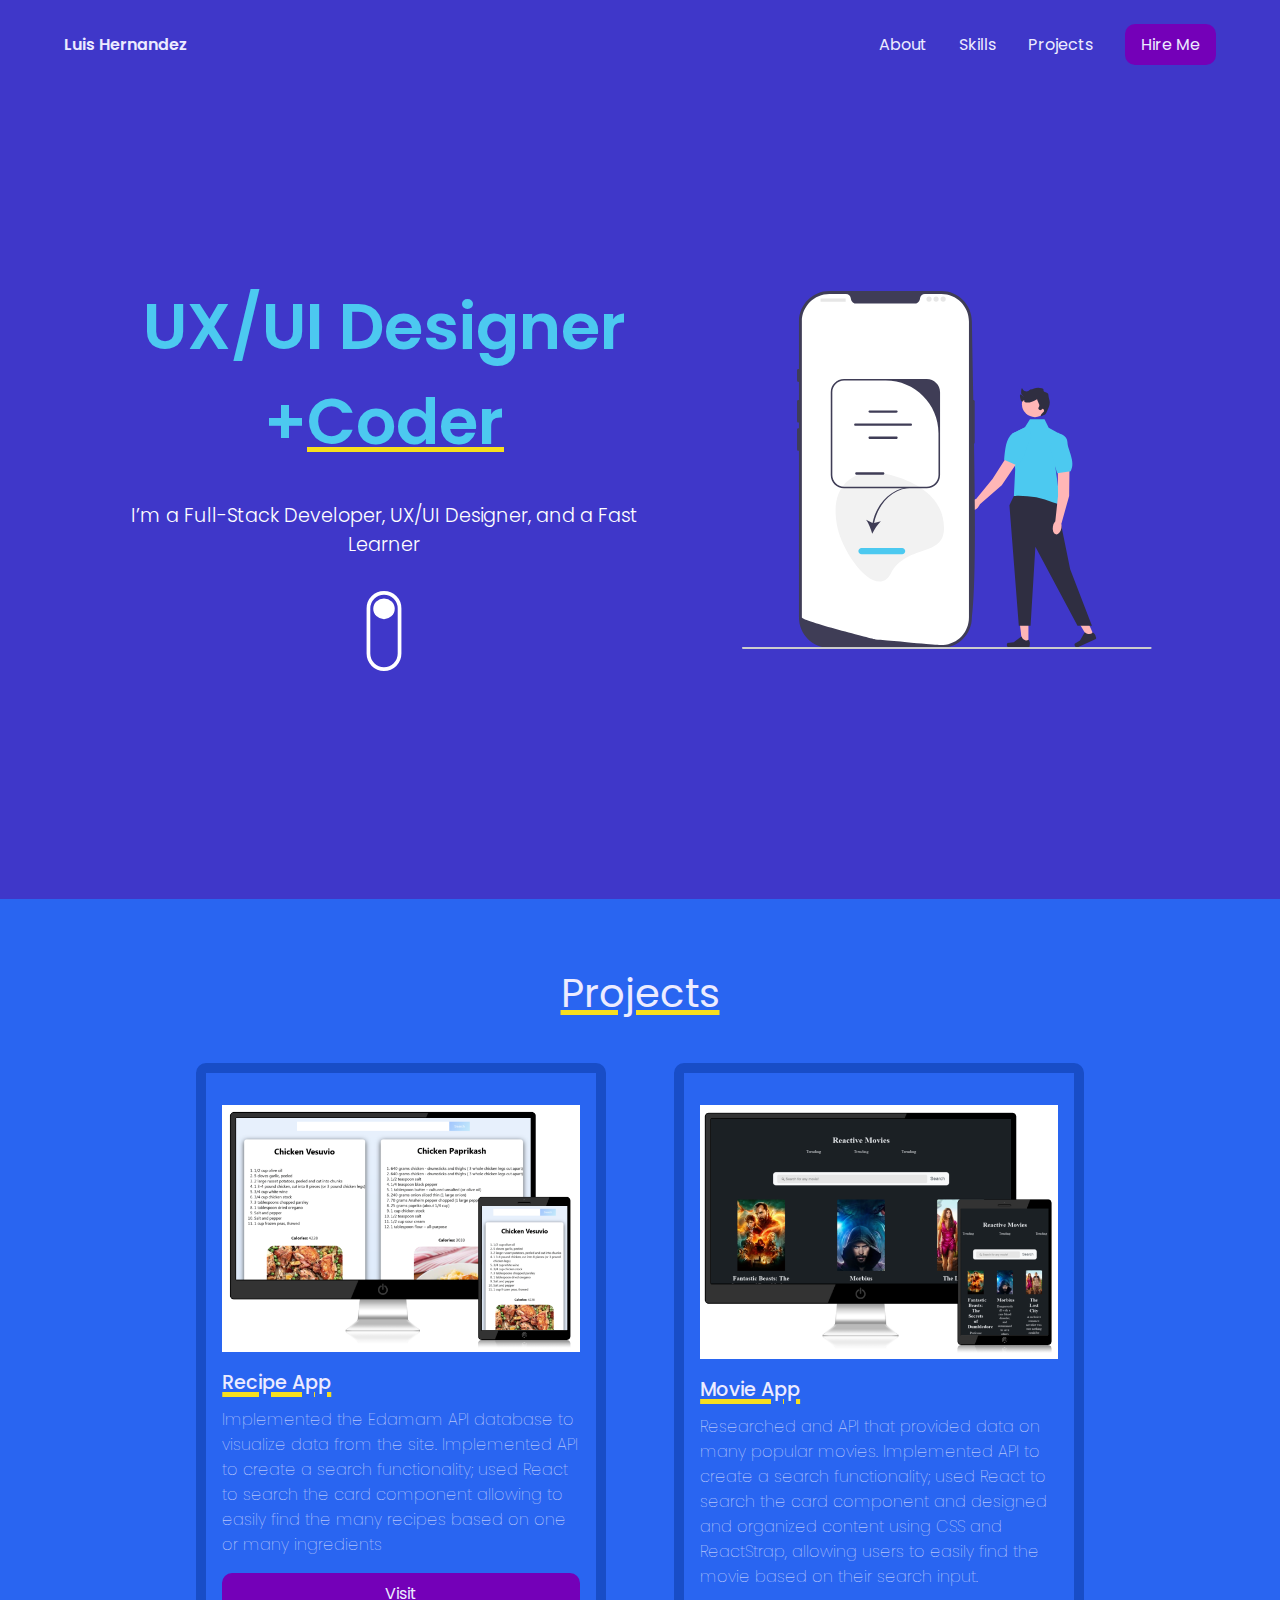
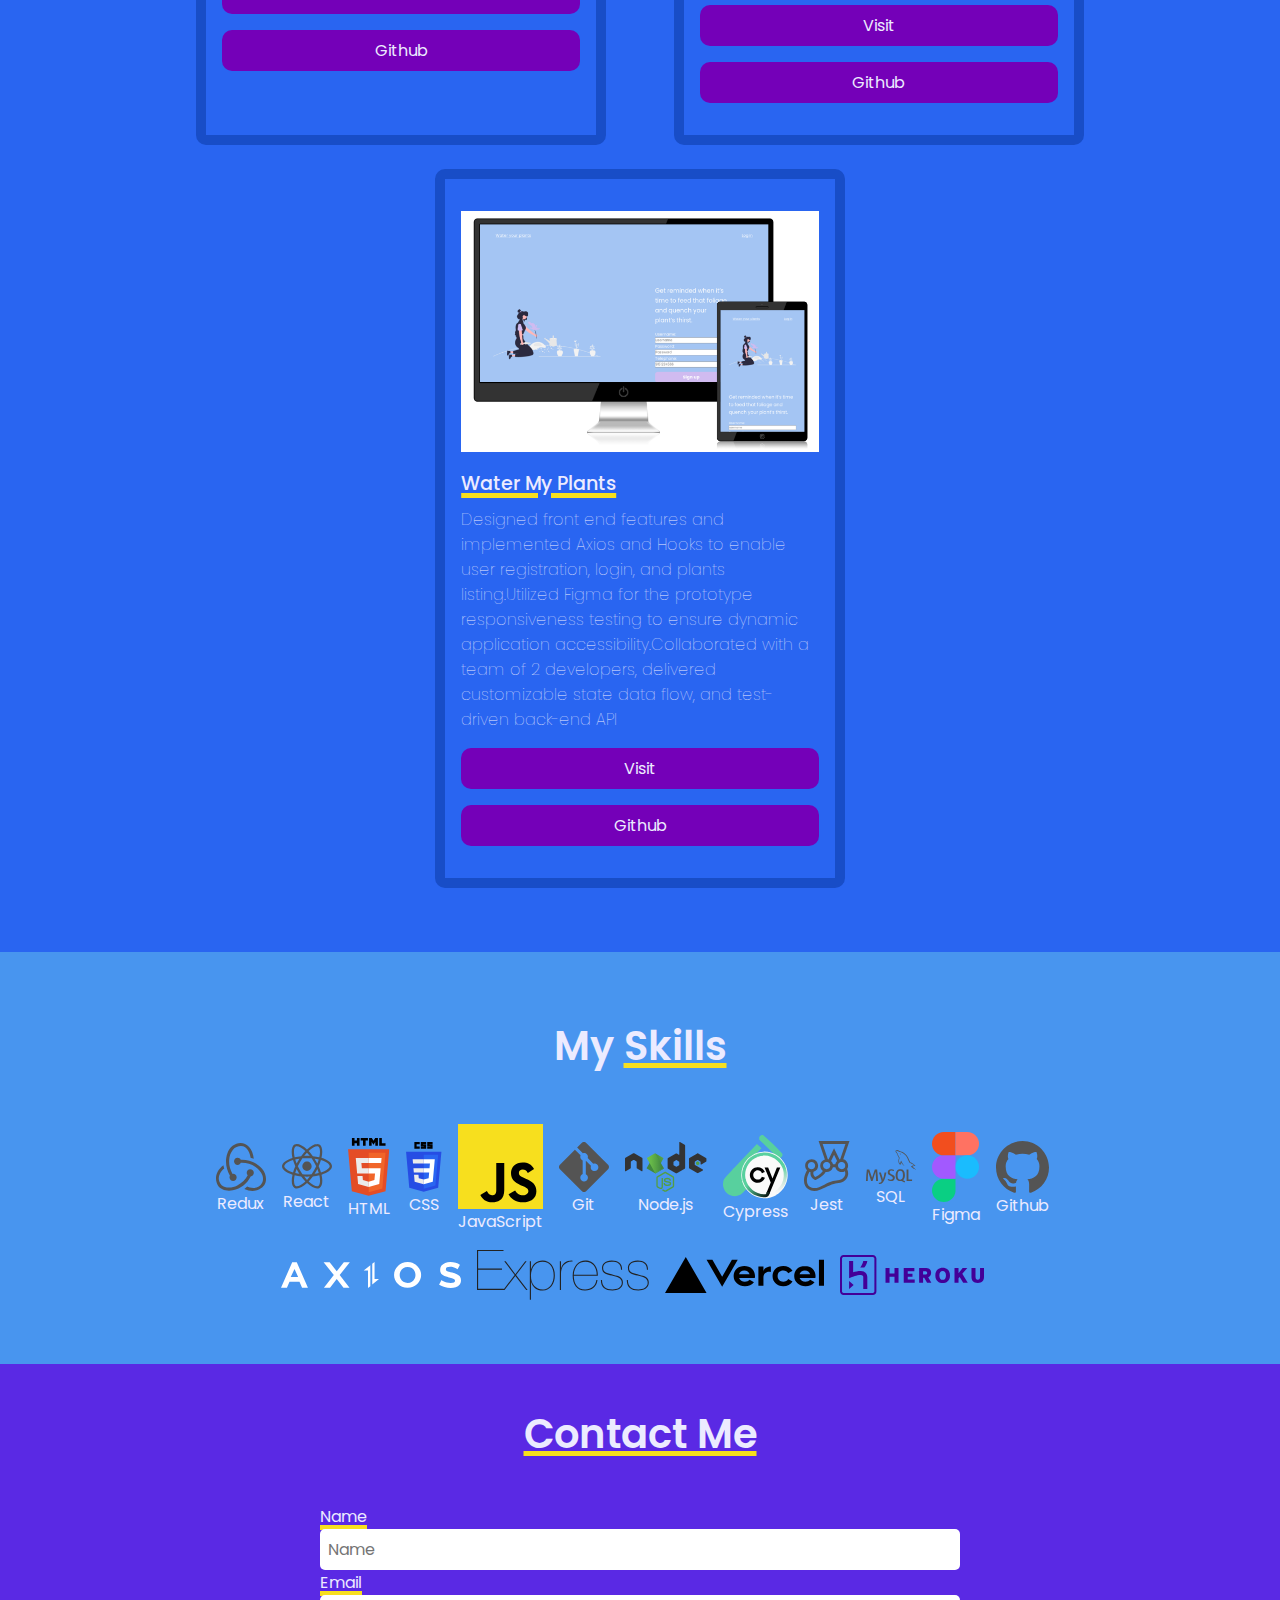
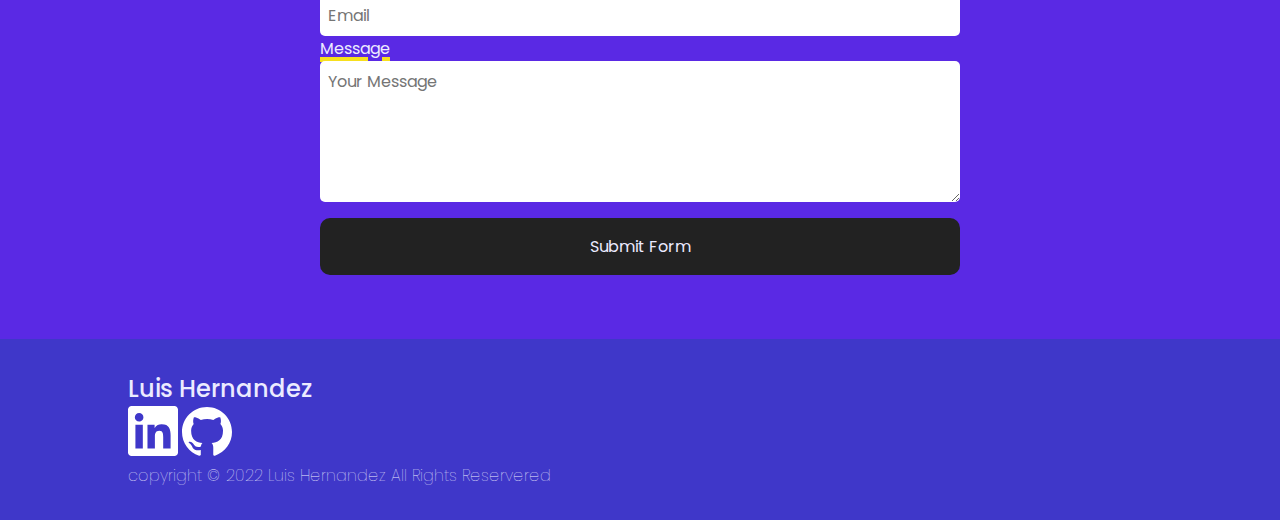
==== commit 90e10c2a: "refactoring" ====
--- a/index.html
+++ b/index.html
@@ -52,7 +52,7 @@
     <div class="hero_container">
       <div class="hero">
         <h1>UX/UI Designer +<span class="underline">Coder</span></h1>
-        <p>I’m a Full-Stack Developer, UX/UI Designer, and a Fast Learner.</p>
+        <p>I’m a Full-Stack Developer, UX/UI Designer, and a Fast Learner</p>
         <div class="circle_container">
           <svg
             width="40"
